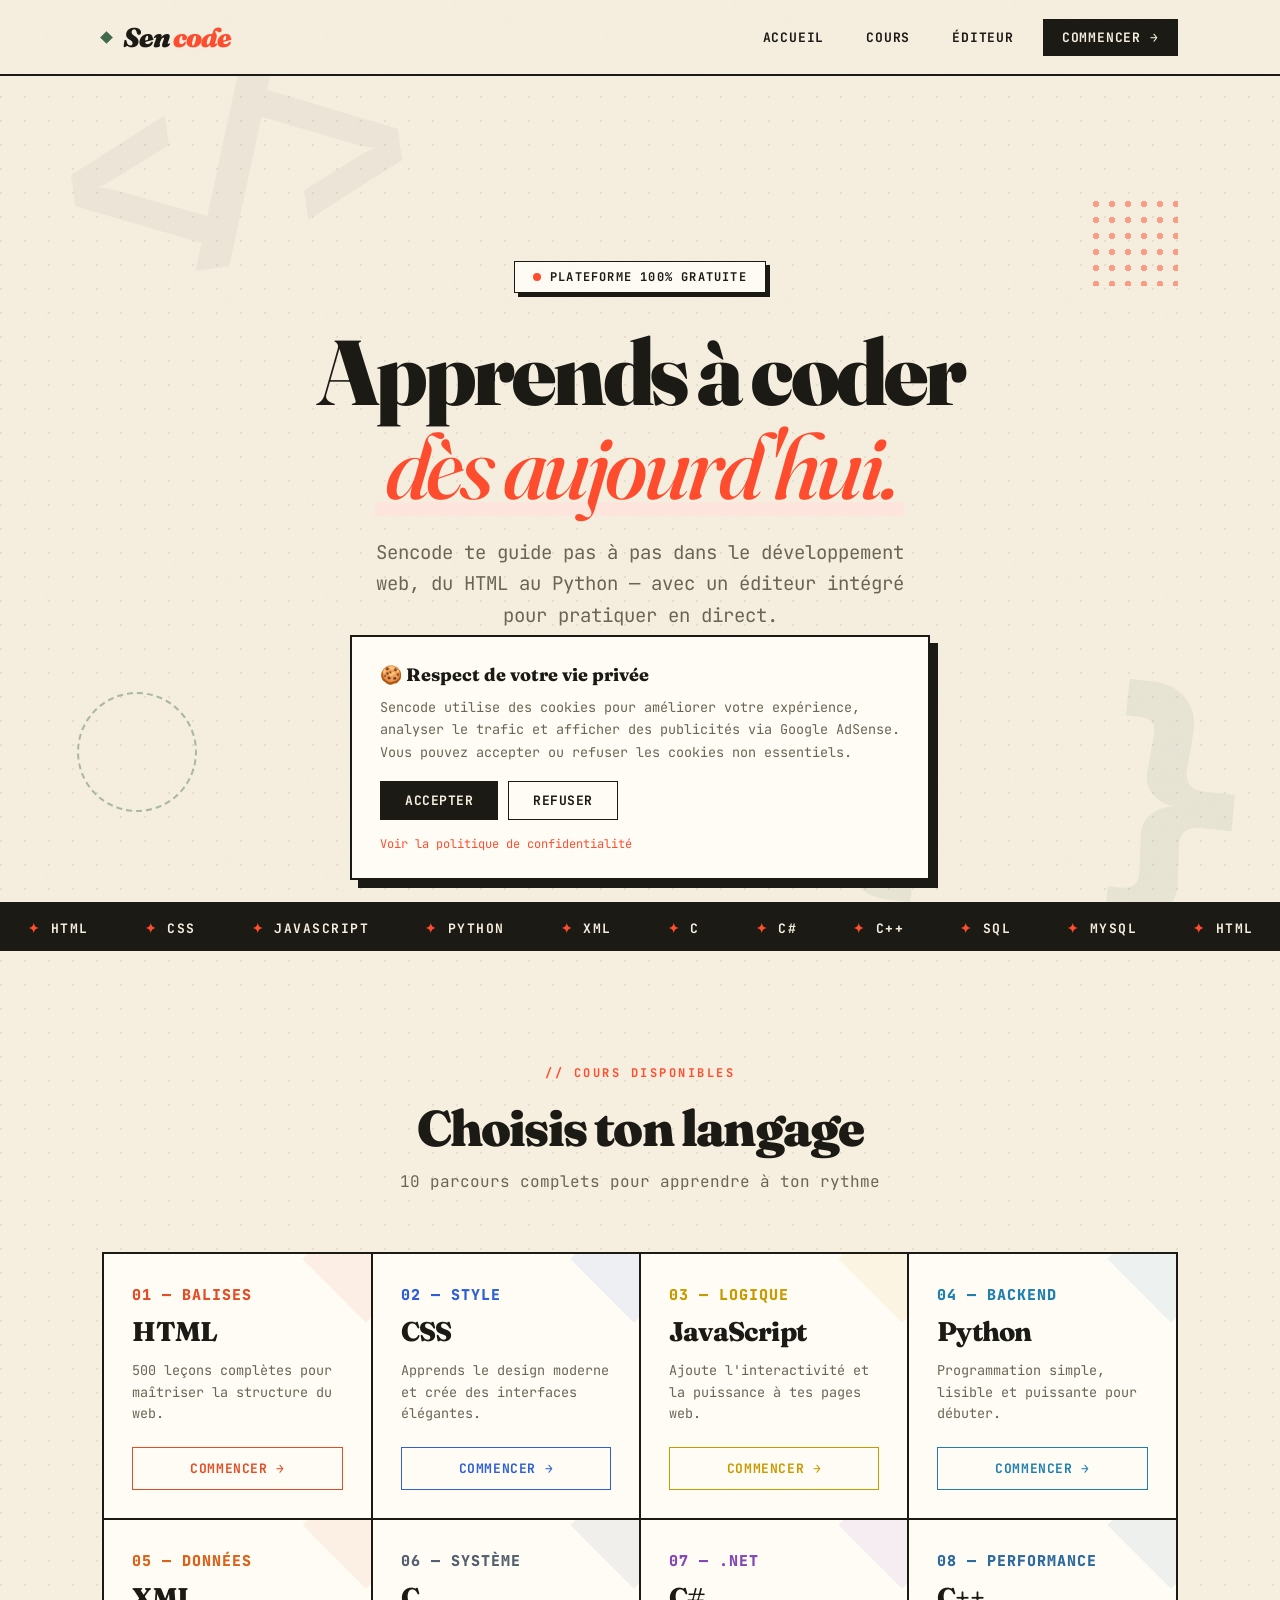
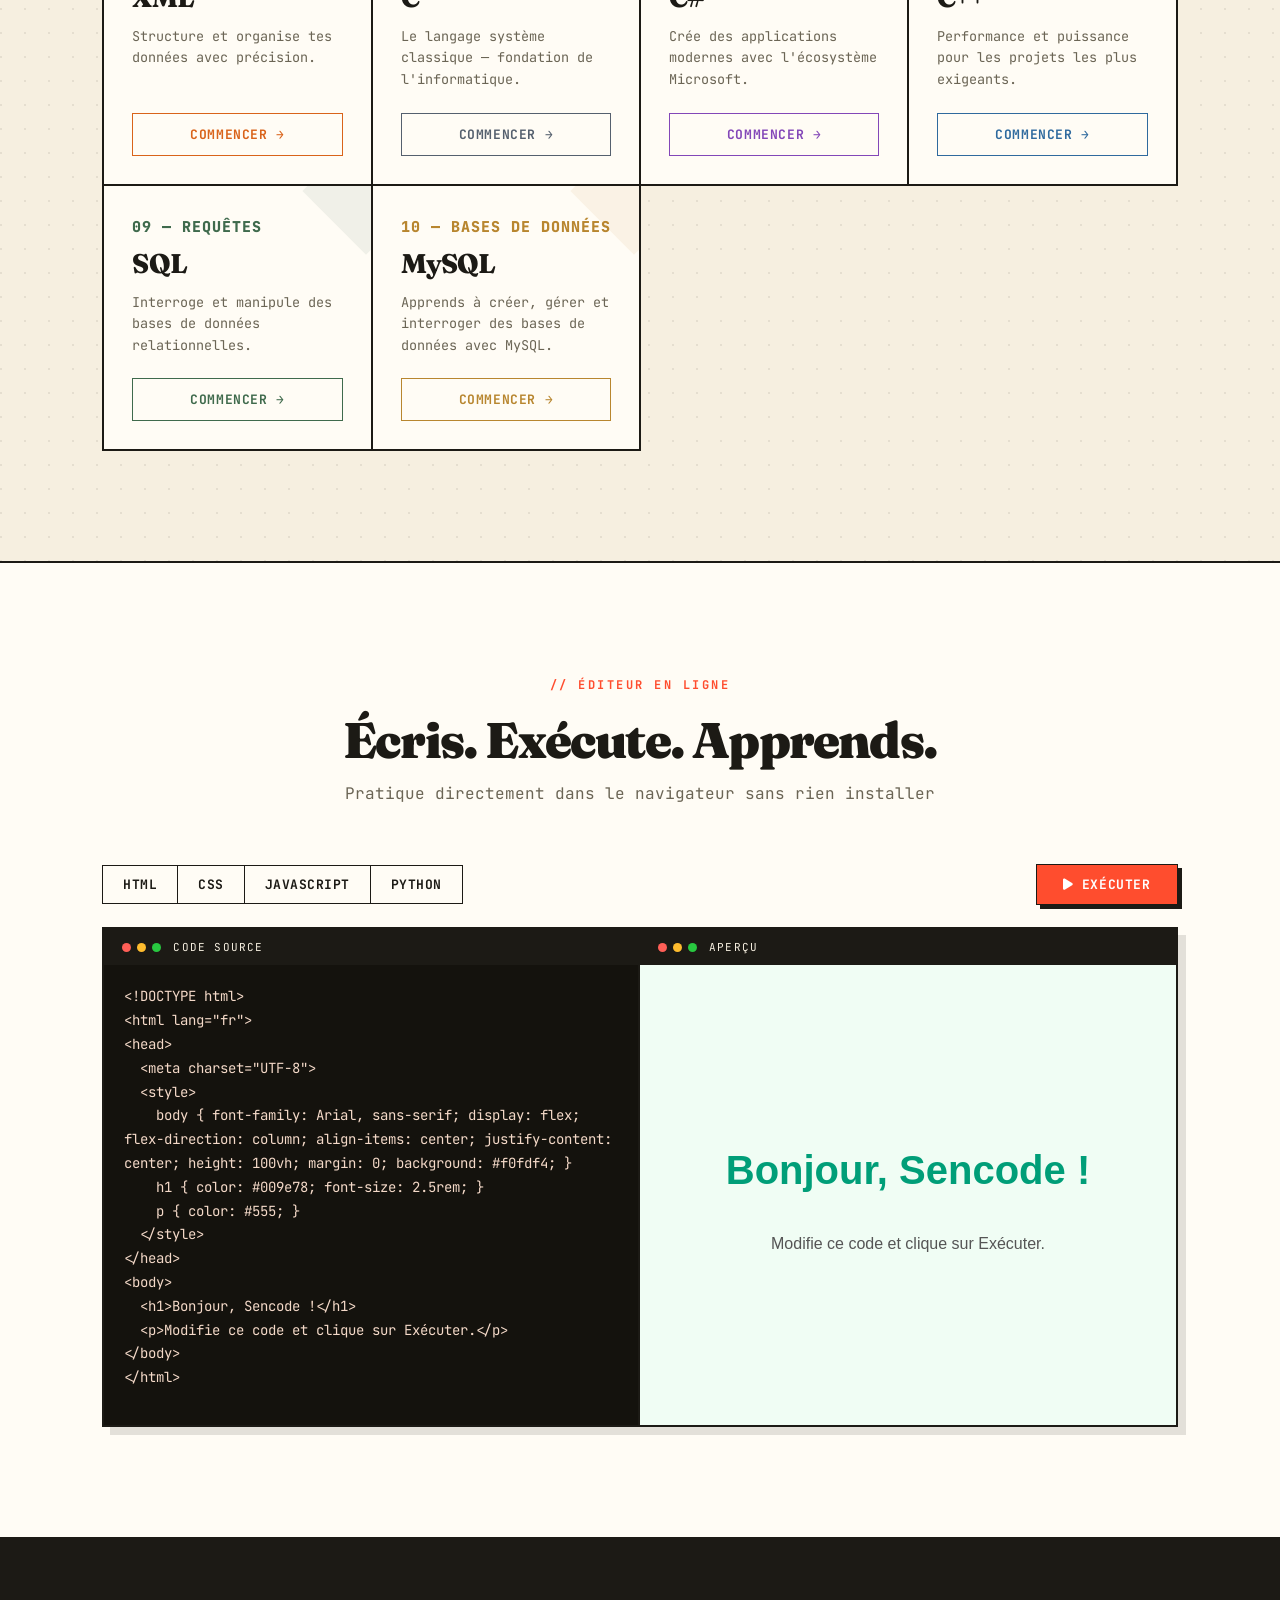
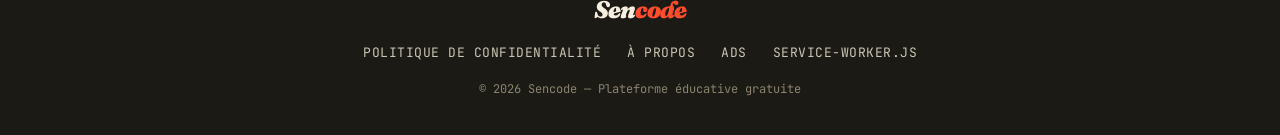
==== index.html @ 1c9d3303 "Update index.html" ====
<!DOCTYPE html>
<html lang="fr">
<head>
<meta charset="UTF-8">
<meta name="viewport" content="width=device-width, initial-scale=1.0">
<title>Sencode — Apprends à coder</title>
<script type="text/javascript"> var infolinks_pid = 3446278; var infolinks_wsid = 0; </script> <script type="text/javascript" src="//resources.infolinks.com/js/infolinks_main.js"></script>
<link rel="preconnect" href="https://fonts.googleapis.com">
<link rel="preconnect" href="https://fonts.gstatic.com" crossorigin>
<link href="https://fonts.googleapis.com/css2?family=Fraunces:ital,opsz,wght@0,9..144,400;0,9..144,500;0,9..144,600;0,9..144,700;0,9..144,900;1,9..144,500;1,9..144,600&family=JetBrains+Mono:wght@400;500;600;700;800&display=swap" rel="stylesheet">
<link rel="stylesheet" href="https://cdnjs.cloudflare.com/ajax/libs/font-awesome/6.5.2/css/all.min.css">
<script data-cfasync="false" src="https://cmp.gatekeeperconsent.com/min.js"></script>
<script data-cfasync="false" src="https://the.gatekeeperconsent.com/cmp.min.js"></script>
<script async src="//www.ezojs.com/ezoic/sa.min.js"></script>
<script>
    window.ezstandalone = window.ezstandalone || {};
    ezstandalone.cmd = ezstandalone.cmd || [];
</script>
<script src="//ezoicanalytics.com/analytics.js"></script>

<script async src="https://pagead2.googlesyndication.com/pagead/js/adsbygoogle.js?client=ca-pub-7220960902615393" crossorigin="anonymous"></script>

<style>
:root {
  --paper: #f6efe0;
  --paper-raised: #fffcf5;
  --ink: #1c1a15;
  --ink-soft: #6b6555;
  --accent: #ff4d2e;
  --accent-dark: #d63a1f;
  --accent-tint: #ffe6de;
  --sage: #3f6a4c;
  --sage-tint: #e2ece2;
  --gold: #c99a00;
  --line: #1c1a15;
  --hair: rgba(28,26,21,0.12);
  --font-display: 'Fraunces', serif;
  --font-mono: 'JetBrains Mono', monospace;
}

*, *::before, *::after {
  margin: 0;
  padding: 0;
  box-sizing: border-box;
}

html { scroll-behavior: smooth; }

body {
  background: var(--paper);
  background-image:
    radial-gradient(circle at 1px 1px, rgba(28,26,21,0.08) 1px, transparent 0);
  background-size: 24px 24px;
  color: var(--ink);
  font-family: var(--font-display);
  overflow-x: hidden;
  position: relative;
}

/* grain overlay for texture/depth */
body::before {
  content: '';
  position: fixed;
  inset: 0;
  z-index: 9998;
  pointer-events: none;
  opacity: 0.045;
  mix-blend-mode: multiply;
  background-image: url("data:image/svg+xml,%3Csvg xmlns='http://www.w3.org/2000/svg' width='140' height='140'%3E%3Cfilter id='n'%3E%3CfeTurbulence type='fractalNoise' baseFrequency='0.9' numOctaves='2' stitchTiles='stitch'/%3E%3C/filter%3E%3Crect width='100%25' height='100%25' filter='url(%23n)'/%3E%3C/svg%3E");
}

::-webkit-scrollbar { width: 9px; }
::-webkit-scrollbar-track { background: var(--paper); }
::-webkit-scrollbar-thumb { background: var(--ink); border-radius: 0; border: 2px solid var(--paper); }

::selection { background: var(--ink); color: var(--paper); }

/* ── HEADER ── */
header {
  background: var(--paper);
  padding: 0 8%;
  height: 76px;
  display: flex;
  justify-content: space-between;
  align-items: center;
  position: sticky;
  top: 0;
  z-index: 1000;
  border-bottom: 2.5px solid var(--line);
}

.logo {
  font-size: 27px;
  font-weight: 900;
  color: var(--ink);
  letter-spacing: -1px;
  font-family: var(--font-display);
  font-style: italic;
  display: flex;
  align-items: center;
  gap: 3px;
}
.logo span { color: var(--accent); }
.logo::before{
  content:'';
  width:9px; height:9px;
  background: var(--sage);
  display:inline-block;
  margin-right:9px;
  transform: rotate(45deg);
}

nav { display: flex; gap: 4px; align-items: center; }

nav a {
  color: var(--ink);
  text-decoration: none;
  font-size: 13px;
  font-weight: 700;
  font-family: var(--font-mono);
  text-transform: uppercase;
  letter-spacing: 0.8px;
  padding: 9px 18px;
  border: 1.5px solid transparent;
  transition: border-color 0.2s, background 0.2s, transform 0.15s;
  position: relative;
}
nav a:hover {
  border-color: var(--line);
  background: var(--paper-raised);
  transform: translateY(-1px);
}

.nav-cta {
  background: var(--ink) !important;
  color: var(--paper) !important;
  margin-left: 6px;
}
.nav-cta:hover { background: var(--accent) !important; border-color: var(--line) !important; }

/* ── HERO ── */
.hero {
  min-height: 92vh;
  display: flex;
  flex-direction: column;
  justify-content: center;
  align-items: center;
  text-align: center;
  padding: 70px 8% 0;
  position: relative;
  overflow: hidden;
  border-bottom: 2.5px solid var(--line);
}

.hero-bg { position: absolute; inset: 0; pointer-events: none; }
.hero-bg::before {
  content: '</>';
  position: absolute;
  top: -60px; left: 3%;
  font-family: var(--font-mono);
  font-size: 220px;
  font-weight: 800;
  color: var(--ink);
  opacity: 0.035;
  transform: rotate(-8deg);
}
.hero-bg::after {
  content: '{ }';
  position: absolute;
  bottom: -60px; right: 2%;
  font-family: var(--font-mono);
  font-size: 260px;
  font-weight: 800;
  color: var(--sage);
  opacity: 0.07;
  transform: rotate(6deg);
}
.hero-dots{
  position:absolute;
  top: 120px; right: 8%;
  width: 90px; height: 90px;
  background-image: radial-gradient(var(--accent) 3px, transparent 3px);
  background-size: 16px 16px;
  opacity: 0.5;
  animation: floaty 6s ease-in-out infinite;
}
.hero-ring{
  position:absolute;
  bottom: 90px; left: 6%;
  width: 120px; height: 120px;
  border: 2.5px dashed var(--sage);
  border-radius: 50%;
  opacity: 0.4;
  animation: spin 30s linear infinite;
}
@keyframes floaty { 0%,100%{transform: translateY(0)} 50%{transform: translateY(-14px)} }
@keyframes spin { from{transform:rotate(0)} to{transform:rotate(360deg)} }

.hero-badge {
  display: inline-flex;
  align-items: center;
  gap: 9px;
  background: var(--paper-raised);
  border: 1.5px solid var(--line);
  padding: 7px 18px;
  font-size: 12px;
  color: var(--ink);
  font-family: var(--font-mono);
  font-weight: 700;
  text-transform: uppercase;
  letter-spacing: 1.2px;
  margin-bottom: 32px;
  animation: fadeSlideDown 0.6s ease both;
  box-shadow: 4px 4px 0 var(--ink);
}
.hero-badge::before {
  content: '';
  width: 8px; height: 8px;
  border-radius: 50%;
  background: var(--accent);
  animation: pulse 2s infinite;
}
@keyframes pulse { 0%,100%{opacity:1} 50%{opacity:0.35} }

.hero h1 {
  font-size: clamp(46px, 7.4vw, 92px);
  font-weight: 900;
  line-height: 1.02;
  letter-spacing: -3.5px;
  margin-bottom: 24px;
  animation: fadeSlideDown 0.7s 0.1s ease both;
  position: relative;
}
.hero h1 em {
  font-style: italic;
  font-weight: 500;
  color: var(--accent);
  position: relative;
  white-space: nowrap;
}
.hero h1 em::after{
  content:'';
  position:absolute;
  left:-2%; right:-2%; bottom:6px;
  height: 14px;
  background: var(--accent-tint);
  z-index:-1;
  transform: skewX(-8deg);
}

.hero p.lead {
  font-size: clamp(16px, 2.1vw, 19px);
  color: var(--ink-soft);
  max-width: 540px;
  line-height: 1.65;
  margin-bottom: 40px;
  font-weight: 400;
  font-family: var(--font-mono);
  animation: fadeSlideDown 0.7s 0.2s ease both;
}

@keyframes fadeSlideDown {
  from { opacity: 0; transform: translateY(-16px); }
  to   { opacity: 1; transform: translateY(0); }
}

/* ── SEARCH ── */
.search-box {
  display: flex;
  width: 100%;
  max-width: 560px;
  background: var(--paper-raised);
  border: 2px solid var(--line);
  overflow: hidden;
  transition: box-shadow 0.2s, transform 0.2s;
  animation: fadeSlideDown 0.7s 0.3s ease both;
  box-shadow: 6px 6px 0 var(--ink);
  margin-bottom: 56px;
}
.search-box:focus-within {
  transform: translate(-2px,-2px);
  box-shadow: 8px 8px 0 var(--accent);
}
.search-box input {
  flex: 1;
  padding: 18px 22px;
  border: none;
  outline: none;
  font-size: 15px;
  background: transparent;
  color: var(--ink);
  font-family: var(--font-mono);
}
.search-box input::placeholder { color: var(--ink-soft); }
.search-box button {
  width: 62px;
  background: var(--ink);
  color: var(--paper);
  border: none;
  cursor: pointer;
  font-size: 17px;
  transition: background 0.2s;
  display: flex;
  align-items: center;
  justify-content: center;
}
.search-box button:hover { background: var(--accent); }

/* ── marquee strip ── */
.marquee {
  width: 100%;
  border-top: 2.5px solid var(--line);
  background: var(--ink);
  overflow: hidden;
  white-space: nowrap;
  position: relative;
}
.marquee-track {
  display: inline-flex;
  animation: scroll 26s linear infinite;
}
.marquee-track span {
  font-family: var(--font-mono);
  font-size: 13px;
  font-weight: 700;
  letter-spacing: 1.5px;
  text-transform: uppercase;
  color: var(--paper);
  padding: 14px 28px;
  display: inline-flex;
  align-items: center;
  gap: 10px;
}
.marquee-track span::before { content: '✦'; color: var(--accent); }
@keyframes scroll {
  from { transform: translateX(0); }
  to { transform: translateX(-50%); }
}

/* ── SECTION TITLE ── */
.section-title {
  text-align: center;
  margin-bottom: 60px;
}
.section-title h2 {
  font-size: clamp(32px, 4vw, 50px);
  font-weight: 900;
  letter-spacing: -1.8px;
  margin-bottom: 12px;
}
.section-title p {
  color: var(--ink-soft);
  font-size: 16px;
  font-family: var(--font-mono);
}
.section-label {
  display: inline-block;
  font-family: var(--font-mono);
  font-size: 12px;
  color: var(--accent);
  letter-spacing: 2.5px;
  text-transform: uppercase;
  font-weight: 700;
  margin-bottom: 16px;
}

/* ── LANGUAGES / CARDS ── */
.languages {
  padding: 110px 8%;
  border-bottom: 2.5px solid var(--line);
}

.cards-grid {
  display: grid;
  grid-template-columns: repeat(auto-fit, minmax(260px, 1fr));
  gap: 0;
  border-top: 2px solid var(--line);
  border-left: 2px solid var(--line);
}

.card {
  background: var(--paper-raised);
  border-right: 2px solid var(--line);
  border-bottom: 2px solid var(--line);
  padding: 34px 28px 28px;
  display: flex;
  flex-direction: column;
  gap: 12px;
  transition: background 0.2s, transform 0.15s;
  position: relative;
  overflow: hidden;
}
.card::after{
  content:'';
  position:absolute;
  top:-40px; right:-40px;
  width: 90px; height: 90px;
  background: var(--card-accent);
  opacity: 0.08;
  transform: rotate(45deg);
  transition: opacity 0.2s, transform 0.3s;
}
.card:hover::after{ opacity: 0.16; transform: rotate(45deg) scale(1.6); }
.card:hover {
  background: var(--card-accent);
  transform: translateY(-3px);
  z-index: 2;
  box-shadow: 0 10px 0 -4px rgba(0,0,0,0.08);
}
.card:hover h2, .card:hover p, .card:hover .card-icon { color: #fff; }
.card:hover button { border-color: #fff; color: #fff; }
.card:hover button:hover { background: #fff; color: var(--ink); }

.card-icon {
  font-size: 15px;
  font-weight: 800;
  font-family: var(--font-mono);
  color: var(--card-accent);
  line-height: 1;
  letter-spacing: 1px;
  text-transform: uppercase;
  position: relative;
}

.card h2 {
  font-size: 27px;
  font-weight: 800;
  letter-spacing: -0.8px;
  transition: color 0.2s;
  position: relative;
}

.card p {
  font-size: 13.5px;
  color: var(--ink-soft);
  line-height: 1.6;
  flex: 1;
  font-family: var(--font-mono);
  transition: color 0.2s;
  position: relative;
}

.card a { text-decoration: none; margin-top: 10px; position: relative; }

.card button {
  width: 100%;
  padding: 12px;
  border: 1.5px solid var(--card-accent);
  border-radius: 0;
  background: transparent;
  color: var(--card-accent);
  font-weight: 700;
  font-size: 13px;
  font-family: var(--font-mono);
  text-transform: uppercase;
  letter-spacing: 0.6px;
  cursor: pointer;
  transition: background 0.2s, color 0.2s, border-color 0.2s;
}
.card button:hover {
  background: var(--card-accent);
  color: #fff;
}

.html { --card-accent: #e44d26; }
.css  { --card-accent: #2f5fd6; }
.js   { --card-accent: #c99a00; }
.python { --card-accent: #1f7fae; }
.xml  { --card-accent: #d9631a; }
.c    { --card-accent: #55606e; }
.csharp { --card-accent: #8347b8; }
.cpp  { --card-accent: #2f6a9e; }
.sql  { --card-accent: #3f6a4c; }
.mysql { --card-accent: #b8862f; }

/* ── EDITOR SECTION ── */
.editor-section {
  padding: 110px 8%;
  background: var(--paper-raised);
  border-bottom: 2.5px solid var(--line);
}

.editor-toolbar {
  display: flex;
  align-items: center;
  justify-content: space-between;
  margin-bottom: 22px;
  flex-wrap: wrap;
  gap: 12px;
}

.lang-tabs {
  display: flex;
  gap: 0;
  flex-wrap: wrap;
  border: 1.5px solid var(--line);
}

.lang-tab {
  padding: 10px 20px;
  border: none;
  border-right: 1.5px solid var(--line);
  background: var(--paper-raised);
  color: var(--ink);
  font-size: 13px;
  font-weight: 700;
  font-family: var(--font-mono);
  text-transform: uppercase;
  letter-spacing: 0.5px;
  cursor: pointer;
  transition: 0.15s;
}
.lang-tab:last-child { border-right: none; }
.lang-tab:hover { background: var(--sage-tint); }
.lang-tab.active {
  background: var(--ink);
  color: var(--paper);
}

.run-btn {
  display: flex;
  align-items: center;
  gap: 8px;
  padding: 11px 26px;
  background: var(--accent);
  border: 1.5px solid var(--line);
  color: #fff;
  font-weight: 700;
  font-size: 13px;
  font-family: var(--font-mono);
  text-transform: uppercase;
  letter-spacing: 0.6px;
  cursor: pointer;
  transition: background 0.2s, transform 0.15s;
  box-shadow: 4px 4px 0 var(--ink);
}
.run-btn:hover { background: var(--accent-dark); transform: translate(-2px,-2px); box-shadow: 6px 6px 0 var(--ink); }
.run-btn:active { transform: translate(0,0); box-shadow: 2px 2px 0 var(--ink); }

.editor-container {
  display: grid;
  grid-template-columns: 1fr 1fr;
  gap: 0;
  border: 2px solid var(--line);
  box-shadow: 8px 8px 0 var(--hair);
}

.editor-pane { overflow: hidden; }
.editor-pane:first-child { border-right: 2px solid var(--line); }

.editor-pane-header {
  background: var(--ink);
  padding: 11px 18px;
  font-size: 11px;
  font-family: var(--font-mono);
  color: var(--paper);
  text-transform: uppercase;
  letter-spacing: 1.2px;
  display: flex;
  align-items: center;
  gap: 8px;
}
.editor-pane-header .dots{ display:flex; gap:6px; margin-right: 4px; }
.editor-pane-header .dots span{ width:9px; height:9px; border-radius:50%; display:inline-block; }
.editor-pane-header .dots span:nth-child(1){ background:#ff5f57; }
.editor-pane-header .dots span:nth-child(2){ background:#febc2e; }
.editor-pane-header .dots span:nth-child(3){ background:#28c840; }

textarea {
  width: 100%;
  height: 460px;
  background: #14120d;
  color: #f4d9c8;
  padding: 20px;
  border: none;
  font-family: var(--font-mono);
  font-size: 14px;
  resize: none;
  outline: none;
  line-height: 1.7;
  display: block;
}

iframe {
  width: 100%;
  height: 460px;
  background: white;
  border: none;
  display: block;
}

/* ── FOOTER ── */
footer {
  background: var(--ink);
  color: var(--paper);
  padding: 56px 8% 38px;
  display: flex;
  flex-direction: column;
  align-items: center;
  gap: 20px;
  text-align: center;
}

.footer-logo {
  font-size: 24px;
  font-weight: 900;
  color: var(--paper);
  font-family: var(--font-display);
  font-style: italic;
  letter-spacing: -1px;
}
.footer-logo span{ color: var(--accent); }

.footer-links {
  display: flex;
  gap: 26px;
  flex-wrap: wrap;
  justify-content: center;
}

.footer-links a {
  color: #c9c4b4;
  text-decoration: none;
  font-size: 13px;
  font-family: var(--font-mono);
  text-transform: uppercase;
  letter-spacing: 0.5px;
  transition: color 0.2s;
}
.footer-links a:hover { color: var(--accent); }

.footer-copy {
  font-size: 12px;
  color: #8a8470;
  font-family: var(--font-mono);
}

/* ── COOKIE BANNER ── */
.cookie-banner {
  position: fixed;
  bottom: 20px;
  left: 20px;
  right: 20px;
  background: var(--paper-raised);
  border: 2px solid var(--line);
  color: var(--ink);
  padding: 26px 28px;
  border-radius: 0;
  box-shadow: 8px 8px 0 var(--ink);
  z-index: 99999;
  display: none;
  max-width: 580px;
  margin: 0 auto;
  font-family: var(--font-display);
}
.cookie-content h3 {
  margin-bottom: 10px;
  color: var(--ink);
  font-size: 18px;
  font-weight: 800;
}
.cookie-content p {
  line-height: 1.65;
  margin-bottom: 18px;
  color: var(--ink-soft);
  font-size: 13.5px;
  font-family: var(--font-mono);
}
.cookie-buttons {
  display: flex;
  gap: 10px;
  margin-bottom: 12px;
}
.cookie-buttons button {
  padding: 10px 24px;
  border: 1.5px solid var(--line);
  border-radius: 0;
  cursor: pointer;
  font-weight: 700;
  font-size: 13px;
  font-family: var(--font-mono);
  text-transform: uppercase;
  letter-spacing: 0.5px;
  transition: 0.2s;
}
#accept-cookies { background: var(--ink); color: var(--paper); }
#accept-cookies:hover { background: var(--accent); border-color: var(--accent); }
.reject { background: transparent; color: var(--ink); }
.reject:hover { background: var(--sage-tint); }
.cookie-content a { color: var(--accent); text-decoration: none; font-size: 12px; font-family: var(--font-mono); }
.cookie-content a:hover { text-decoration: underline; }

/* ── ANIMATIONS ── */
.card {
  opacity: 0;
  animation: cardIn 0.5s ease forwards;
}
.card:nth-child(1){animation-delay:0.05s}
.card:nth-child(2){animation-delay:0.1s}
.card:nth-child(3){animation-delay:0.15s}
.card:nth-child(4){animation-delay:0.2s}
.card:nth-child(5){animation-delay:0.25s}
.card:nth-child(6){animation-delay:0.3s}
.card:nth-child(7){animation-delay:0.35s}
.card:nth-child(8){animation-delay:0.4s}
.card:nth-child(9){animation-delay:0.45s}
.card:nth-child(10){animation-delay:0.5s}
@keyframes cardIn {
  from { opacity: 0; transform: translateY(20px); }
  to   { opacity: 1; transform: translateY(0); }
}

/* ── RESPONSIVE ── */
@media(max-width:900px){
  header { padding: 0 5%; }
  nav { display: none; }
  .hero { padding: 60px 5% 0; }
  .languages { padding: 60px 5%; }
  .editor-section { padding: 60px 5%; }
  .editor-container { grid-template-columns: 1fr; }
  .editor-pane:first-child { border-right: none; border-bottom: 2px solid var(--line); }
  footer { padding: 40px 5%; }
  .hero-dots, .hero-ring{ display:none; }
}

@media(max-width:480px){
  .cards-grid { grid-template-columns: 1fr; }
}
</style>
</head>
<body>

<header>
  <div class="logo">Sen<span>code</span></div>
  <nav>
    <a href="#home">Accueil</a>
    <a href="#courses">Cours</a>
    <a href="#editor">Éditeur</a>
    <a href="#courses" class="nav-cta">Commencer →</a>
  </nav>
</header>

<!-- ── HERO ── -->
<section class="hero" id="home">
  <div class="hero-bg"></div>
  <div class="hero-dots"></div>
  <div class="hero-ring"></div>

  <div class="hero-badge">Plateforme 100% gratuite</div>

  <h1>Apprends à coder<br><em>dès aujourd'hui.</em></h1>

  <p class="lead">Sencode te guide pas à pas dans le développement web, du HTML au Python — avec un éditeur intégré pour pratiquer en direct.</p>

  <div class="search-box">
    <input type="text" placeholder="Rechercher un cours..." id="searchInput">
    <button aria-label="Rechercher"><i class="fa fa-search"></i></button>
  </div>
</section>

<div class="marquee">
  <div class="marquee-track">
    <span>HTML</span><span>CSS</span><span>JavaScript</span><span>Python</span><span>XML</span><span>C</span><span>C#</span><span>C++</span><span>SQL</span><span>MySQL</span>
    <span>HTML</span><span>CSS</span><span>JavaScript</span><span>Python</span><span>XML</span><span>C</span><span>C#</span><span>C++</span><span>SQL</span><span>MySQL</span>
  </div>
</div>

<!-- ── COOKIE BANNER ── -->
<div id="cookie-banner" class="cookie-banner">
  <div class="cookie-content">
    <h3>🍪 Respect de votre vie privée</h3>
    <p>Sencode utilise des cookies pour améliorer votre expérience, analyser le trafic et afficher des publicités via Google AdSense. Vous pouvez accepter ou refuser les cookies non essentiels.</p>
    <div class="cookie-buttons">
      <button id="accept-cookies">Accepter</button>
      <button id="reject-cookies" class="reject">Refuser</button>
    </div>
    <a href="/politique-confidentialite.html">Voir la politique de confidentialité</a>
  </div>
</div>

<!-- ── COURSES ── -->
<section class="languages" id="courses">
  <div class="section-title">
    <span class="section-label">// cours disponibles</span>
    <h2>Choisis ton langage</h2>
    <p>10 parcours complets pour apprendre à ton rythme</p>
  </div>

  <div class="cards-grid">

    <div class="card html">
      <div class="card-icon">01 — Balises</div>
      <h2>HTML</h2>
      <p>500 leçons complètes pour maîtriser la structure du web.</p>
      <a href="cour.html"><button>Commencer →</button></a>
    </div>

    <div class="card css">
      <div class="card-icon">02 — Style</div>
      <h2>CSS</h2>
      <p>Apprends le design moderne et crée des interfaces élégantes.</p>
      <a href="css.html"><button>Commencer →</button></a>
    </div>

    <div class="card js">
      <div class="card-icon">03 — Logique</div>
      <h2>JavaScript</h2>
      <p>Ajoute l'interactivité et la puissance à tes pages web.</p>
      <a href="Javascript.html"><button>Commencer →</button></a>
    </div>

    <div class="card python">
      <div class="card-icon">04 — Backend</div>
      <h2>Python</h2>
      <p>Programmation simple, lisible et puissante pour débuter.</p>
      <a href="python.html"><button>Commencer →</button></a>
    </div>

    <div class="card xml">
      <div class="card-icon">05 — Données</div>
      <h2>XML</h2>
      <p>Structure et organise tes données avec précision.</p>
      <a href="xml.html"><button>Commencer →</button></a>
    </div>

    <div class="card c">
      <div class="card-icon">06 — Système</div>
      <h2>C</h2>
      <p>Le langage système classique — fondation de l'informatique.</p>
      <a href="c.html"><button>Commencer →</button></a>
    </div>

    <div class="card csharp">
      <div class="card-icon">07 — .NET</div>
      <h2>C#</h2>
      <p>Crée des applications modernes avec l'écosystème Microsoft.</p>
      <a href="csharp.html"><button>Commencer →</button></a>
    </div>

    <div class="card cpp">
      <div class="card-icon">08 — Performance</div>
      <h2>C++</h2>
      <p>Performance et puissance pour les projets les plus exigeants.</p>
      <a href="cpp.html"><button>Commencer →</button></a>
    </div>

    <div class="card sql">
      <div class="card-icon">09 — Requêtes</div>
      <h2>SQL</h2>
      <p>Interroge et manipule des bases de données relationnelles.</p>
      <a href="sql.html"><button>Commencer →</button></a>
    </div>

    <div class="card mysql">
      <div class="card-icon">10 — Bases de données</div>
      <h2>MySQL</h2>
      <p>Apprends à créer, gérer et interroger des bases de données avec MySQL.</p>
      <a href="mysql.html"><button>Commencer →</button></a>
    </div>

  </div>
</section>

<!-- ── EDITOR ── -->
<section class="editor-section" id="editor">
  <div class="section-title">
    <span class="section-label">// éditeur en ligne</span>
    <h2>Écris. Exécute. Apprends.</h2>
    <p>Pratique directement dans le navigateur sans rien installer</p>
  </div>

  <div class="editor-toolbar">
    <div class="lang-tabs">
      <button class="lang-tab active" onclick="loadLang('html',this)">HTML</button>
      <button class="lang-tab" onclick="loadLang('css',this)">CSS</button>
      <button class="lang-tab" onclick="loadLang('js',this)">JavaScript</button>
      <button class="lang-tab" onclick="loadLang('python',this)">Python</button>
    </div>
    <button class="run-btn" onclick="runCode()">
      <i class="fa fa-play"></i> Exécuter
    </button>
  </div>

  <div class="editor-container">
    <div class="editor-pane">
      <div class="editor-pane-header"><span class="dots"><span></span><span></span><span></span></span> code source</div>
      <textarea id="codeEditor" spellcheck="false"></textarea>
    </div>
    <div class="editor-pane">
      <div class="editor-pane-header"><span class="dots"><span></span><span></span><span></span></span> aperçu</div>
      <iframe id="preview"></iframe>
    </div>
  </div>
</section>

<!-- ── FOOTER ── -->
<footer>
  <div class="footer-logo">Sen<span>code</span></div>
  <div class="footer-links">
    <a href="privacy.html">Politique de confidentialité</a>
    <a href="about.html">À propos</a>
    <a href="ads.txt">ads</a>
    <a href="service-worker.js">service-worker.js</a>
  </div>
  <div class="footer-copy">© 2026 Sencode — Plateforme éducative gratuite</div>
</footer>

<script>
/* ─ Cookie banner ─ */
const banner = document.getElementById("cookie-banner");
if (!localStorage.getItem("cookieConsent")) banner.style.display = "block";
document.getElementById("accept-cookies").addEventListener("click", () => {
  localStorage.setItem("cookieConsent","accepted");
  banner.style.display = "none";
});
document.getElementById("reject-cookies").addEventListener("click", () => {
  localStorage.setItem("cookieConsent","rejected");
  banner.style.display = "none";
});

/* ─ Editor ─ */
const editor = document.getElementById('codeEditor');
const preview = document.getElementById('preview');

const codes = {
  html:`<!DOCTYPE html>
<html lang="fr">
<head>
  <meta charset="UTF-8">
  <style>
    body { font-family: Arial, sans-serif; display: flex; flex-direction: column; align-items: center; justify-content: center; height: 100vh; margin: 0; background: #f0fdf4; }
    h1 { color: #009e78; font-size: 2.5rem; }
    p { color: #555; }
  </style>
</head>
<body>
  <h1>Bonjour, Sencode !</h1>
  <p>Modifie ce code et clique sur Exécuter.</p>
</body>
</html>`,

  css:`body {
  background: #0a0f1a;
  display: flex;
  align-items: center;
  justify-content: center;
  min-height: 100vh;
  margin: 0;
}

h1 {
  font-family: monospace;
  font-size: 2.5rem;
  color: #00c896;
  text-align: center;
  border: 2px solid #00c896;
  padding: 20px 40px;
  border-radius: 12px;
}`,

  js:`// Bienvenue dans l'éditeur Sencode !
const message = "Apprendre à coder, c'est super.";

document.body.style.cssText = "font-family:monospace;display:flex;flex-direction:column;align-items:center;justify-content:center;height:100vh;margin:0;background:#0a0f1a;color:#00c896";

const h = document.createElement("h1");
h.textContent = "🚀 " + message;
h.style.fontSize = "1.4rem";
h.style.textAlign = "center";
h.style.padding = "20px";
document.body.appendChild(h);`,

  python:`# Python s'exécute côté serveur — voici un exemple
print("Bienvenue sur Sencode !")
print("Python est un langage simple et puissant.")

nombres = [1, 2, 3, 4, 5]
print("Somme :", sum(nombres))
print("Carré :", [n**2 for n in nombres])`
};

function loadLang(lang, btn) {
  editor.value = codes[lang];
  document.querySelectorAll('.lang-tab').forEach(t => t.classList.remove('active'));
  if (btn) btn.classList.add('active');
  if (lang !== 'python' && lang !== 'css') {
    runCode();
  } else if (lang === 'css') {
    preview.srcdoc = `<html><head><style>${codes.css}</style></head><body><h1>CSS Preview</h1></body></html>`;
  } else {
    preview.srcdoc = `<html><body style="font-family:monospace;padding:20px;background:#0a0f1a;color:#a9ffcb;">
      <p>⚠️ Python ne s'exécute pas directement dans le navigateur.</p>
      <p>Installe <strong>Python</strong> sur ton ordinateur ou utilise <a href="https://replit.com" target="_blank" style="color:#00c896">Replit</a>.</p>
      <pre style="margin-top:20px;background:#111;padding:16px;border-radius:8px;color:#a9ffcb;">${codes.python}</pre>
    </body></html>`;
  }
}

function runCode() {
  preview.srcdoc = editor.value;
}

/* ─ Search ─ */
document.querySelector('.search-box button').addEventListener('click', doSearch);
document.getElementById('searchInput').addEventListener('keydown', e => { if(e.key==='Enter') doSearch(); });

function doSearch(){
  const q = document.getElementById('searchInput').value.trim().toLowerCase();
  if(!q) return;
  const map = {html:'cour.html',css:'css.html',javascript:'Javascript.html',js:'Javascript.html',python:'python.html',xml:'xml.html',c:'c.html','c#':'csharp.html','c++':'cpp.html'};
  for(const [k,v] of Object.entries(map)){
    if(q.includes(k)){ window.location.href = v; return; }
  }
  const courses = document.getElementById('courses');
  if(courses) courses.scrollIntoView({behavior:'smooth'});
}

/* ─ Init ─ */
loadLang('html', null);
</script>

</body>
</html>
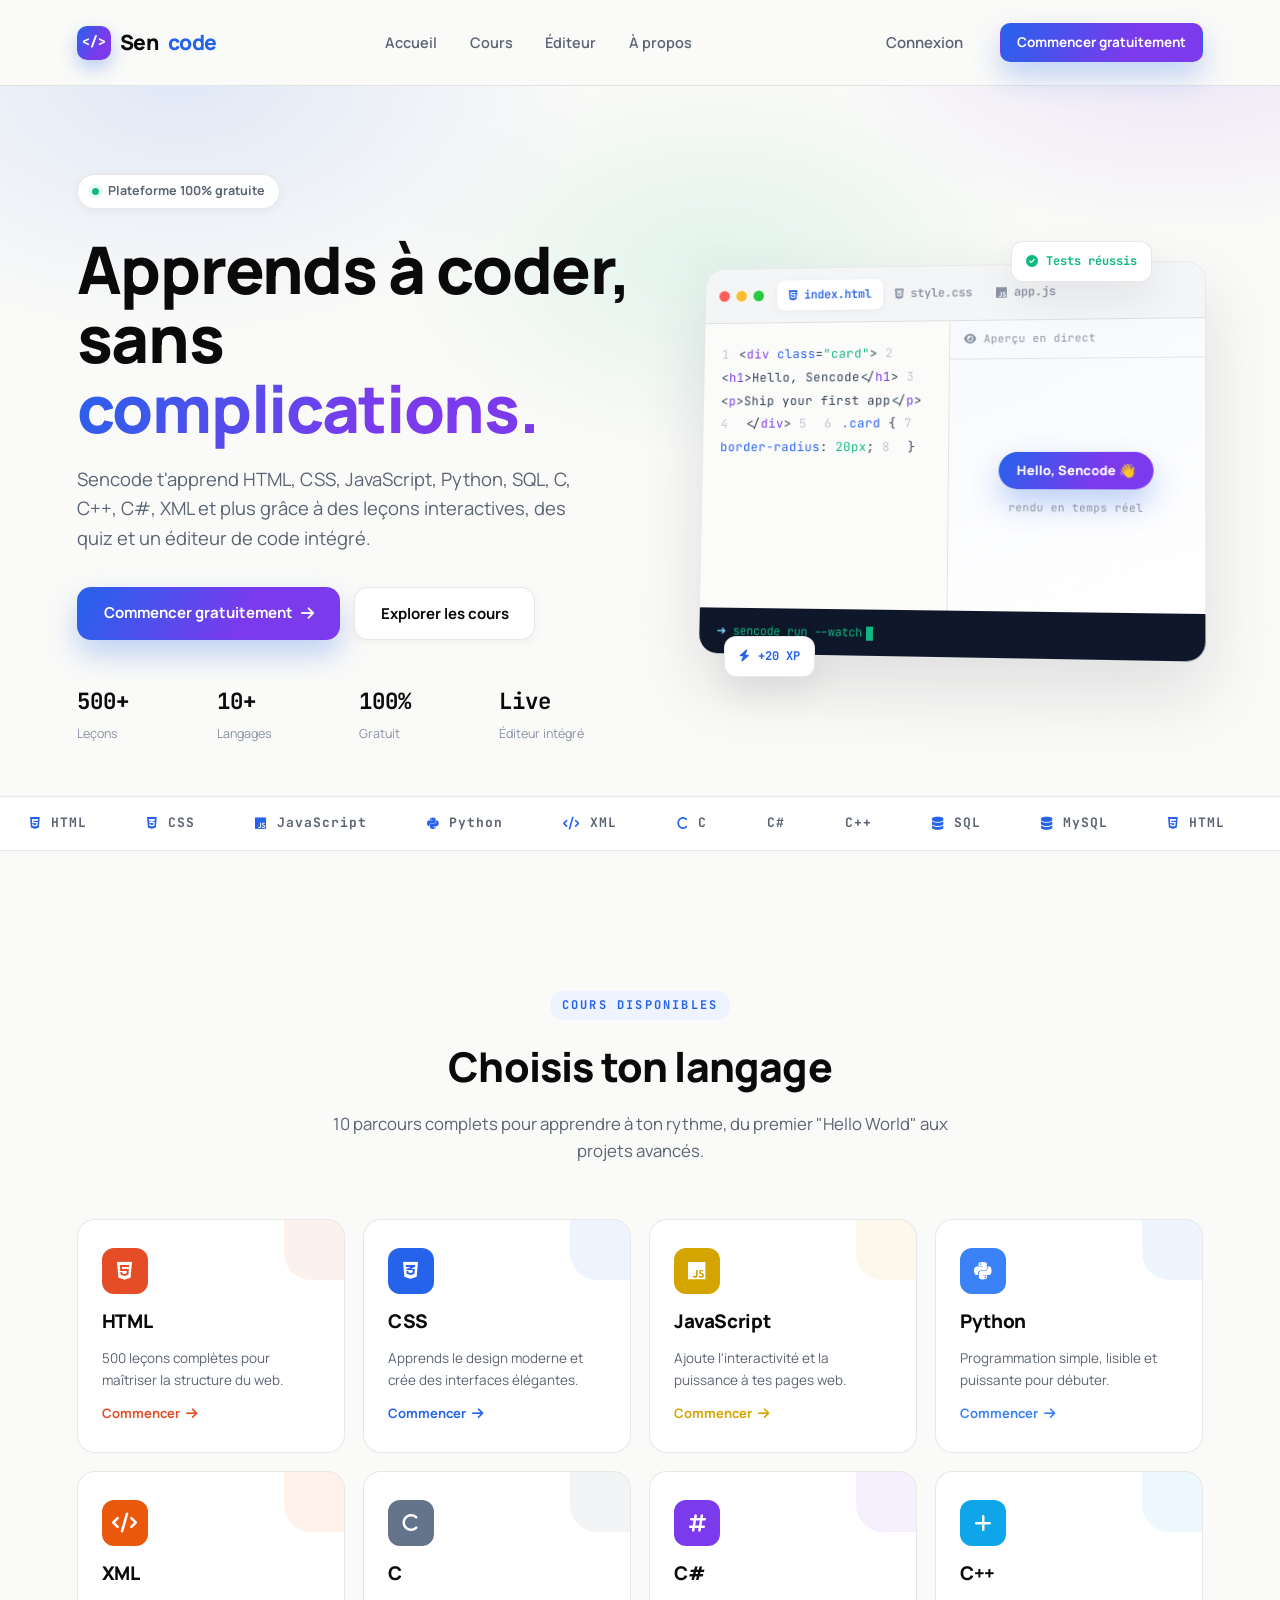
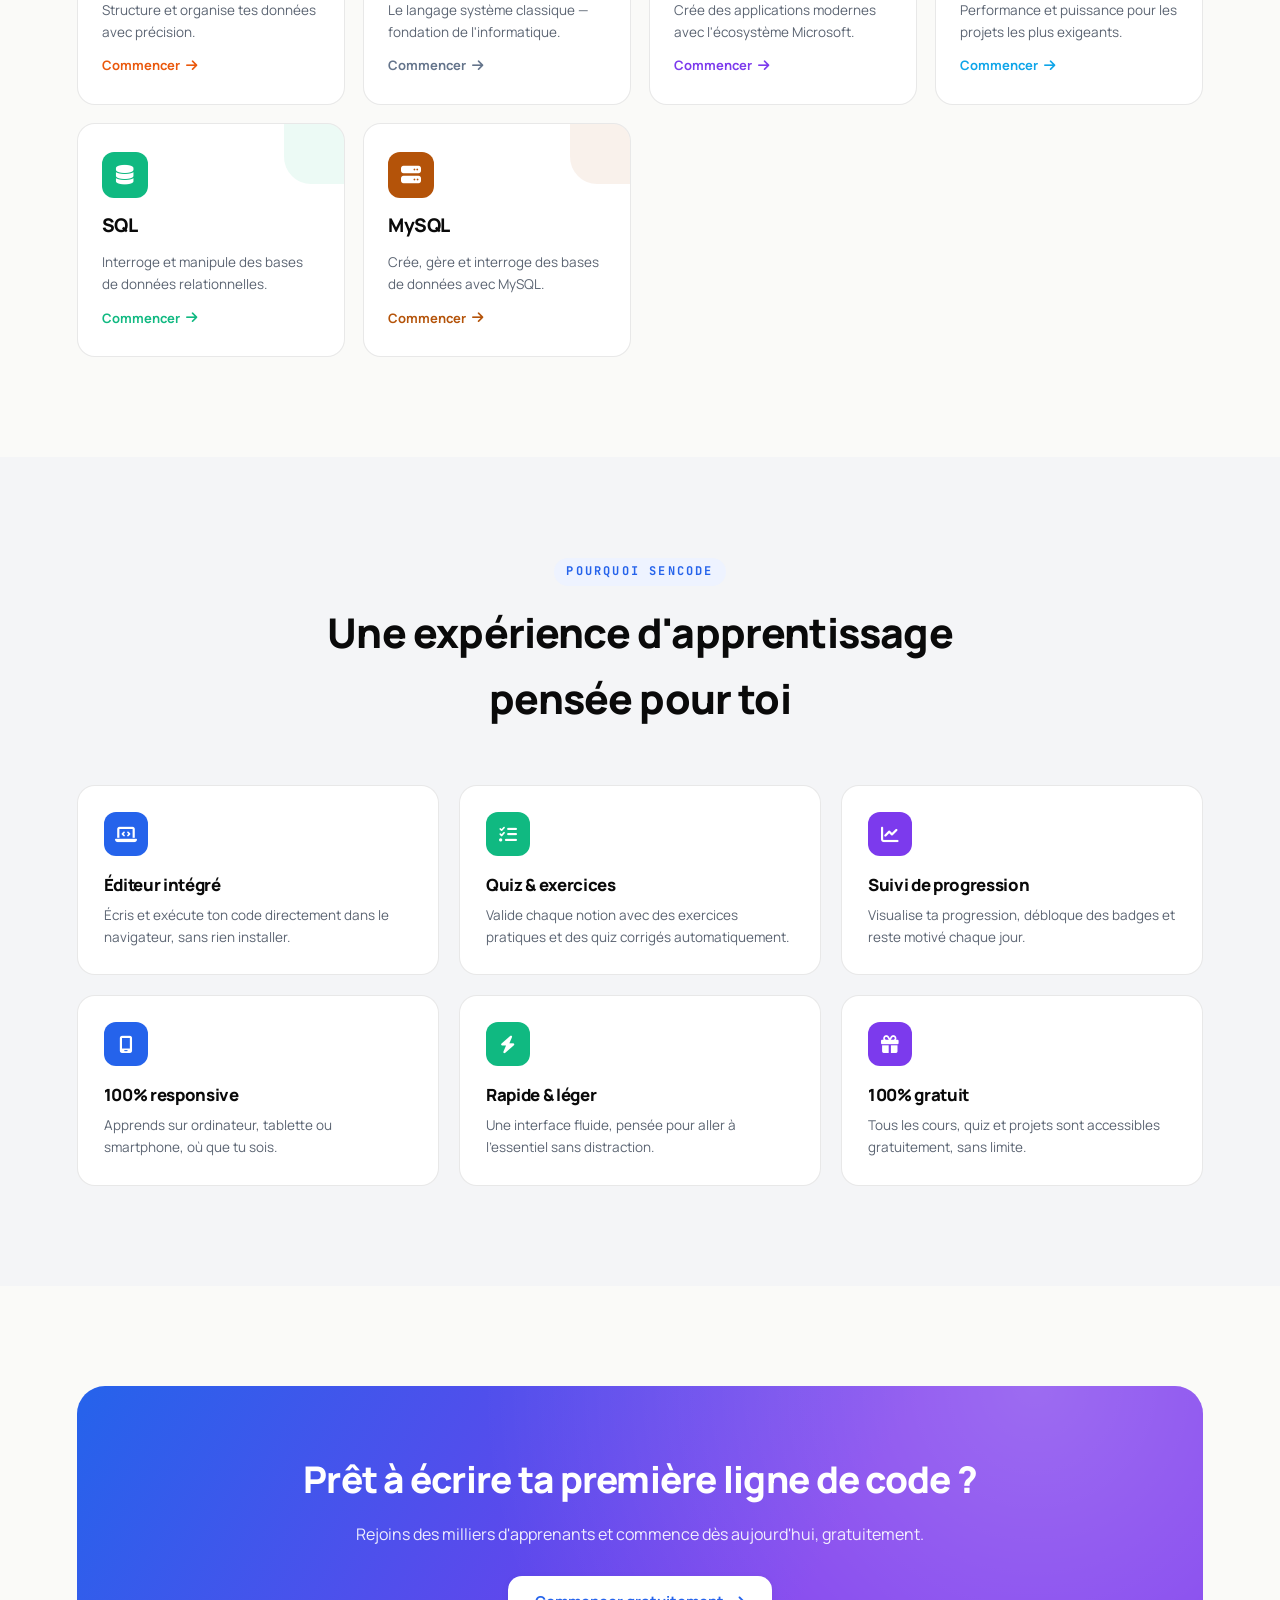
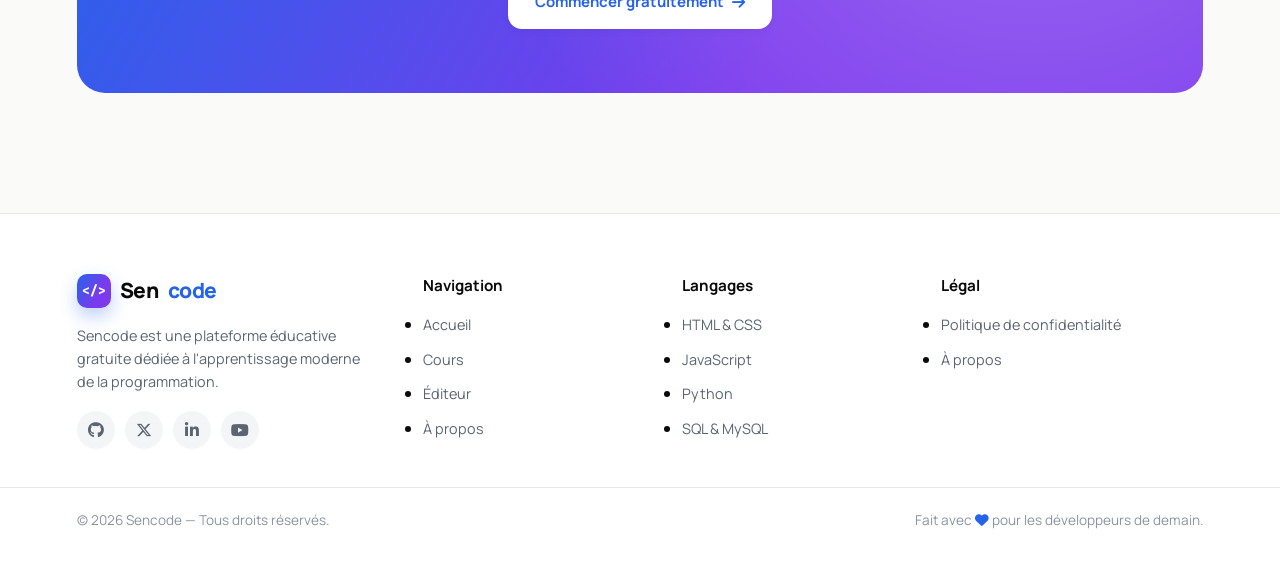
==== commit 764fd11b: "Update index.html" ====
--- a/index.html
+++ b/index.html
@@ -3,1021 +3,420 @@
 <head>
 <meta charset="UTF-8">
 <meta name="viewport" content="width=device-width, initial-scale=1.0">
-<title>Sencode — Apprends à coder</title>
-<script type="text/javascript"> var infolinks_pid = 3446278; var infolinks_wsid = 0; </script> <script type="text/javascript" src="//resources.infolinks.com/js/infolinks_main.js"></script>
+<title>Sencode — Apprends à coder, simplement.</title>
+<meta name="description" content="Sencode t'apprend HTML, CSS, JavaScript, Python, SQL, C, C++, C#, XML et plus avec des leçons interactives, un éditeur intégré et des quiz. 100% gratuit.">
 <link rel="preconnect" href="https://fonts.googleapis.com">
 <link rel="preconnect" href="https://fonts.gstatic.com" crossorigin>
-<link href="https://fonts.googleapis.com/css2?family=Fraunces:ital,opsz,wght@0,9..144,400;0,9..144,500;0,9..144,600;0,9..144,700;0,9..144,900;1,9..144,500;1,9..144,600&family=JetBrains+Mono:wght@400;500;600;700;800&display=swap" rel="stylesheet">
+<link href="https://fonts.googleapis.com/css2?family=Manrope:wght@400;500;600;700;800&family=JetBrains+Mono:wght@400;500;600;700&display=swap" rel="stylesheet">
 <link rel="stylesheet" href="https://cdnjs.cloudflare.com/ajax/libs/font-awesome/6.5.2/css/all.min.css">
-<script data-cfasync="false" src="https://cmp.gatekeeperconsent.com/min.js"></script>
-<script data-cfasync="false" src="https://the.gatekeeperconsent.com/cmp.min.js"></script>
-<script async src="//www.ezojs.com/ezoic/sa.min.js"></script>
-<script>
-    window.ezstandalone = window.ezstandalone || {};
-    ezstandalone.cmd = ezstandalone.cmd || [];
-</script>
-<script src="//ezoicanalytics.com/analytics.js"></script>
-
-<script async src="https://pagead2.googlesyndication.com/pagead/js/adsbygoogle.js?client=ca-pub-7220960902615393" crossorigin="anonymous"></script>
-
 <style>
-:root {
-  --paper: #f6efe0;
-  --paper-raised: #fffcf5;
-  --ink: #1c1a15;
-  --ink-soft: #6b6555;
-  --accent: #ff4d2e;
-  --accent-dark: #d63a1f;
-  --accent-tint: #ffe6de;
-  --sage: #3f6a4c;
-  --sage-tint: #e2ece2;
-  --gold: #c99a00;
-  --line: #1c1a15;
-  --hair: rgba(28,26,21,0.12);
-  --font-display: 'Fraunces', serif;
-  --font-mono: 'JetBrains Mono', monospace;
+/* ============================================================
+   SENCODE — Page d'accueil, refonte claire / premium / minimaliste
+   Palette : blanc cassé, bleu royal, vert émeraude, violet
+   ============================================================ */
+:root{
+  --bg:#FAFAF8;
+  --bg-alt:#F4F5F7;
+  --card:#FFFFFF;
+  --text:#0A0A0A;
+  --text-dim:#5B6472;
+  --text-faint:#8A93A3;
+  --blue:#2563EB;
+  --blue-tint:#EEF3FF;
+  --emerald:#10B981;
+  --emerald-tint:#E9FBF4;
+  --violet:#7C3AED;
+  --violet-tint:#F4EEFF;
+  --border:rgba(10,10,10,.09);
+  --radius:20px;
+  --ff-display:'Manrope',system-ui,sans-serif;
+  --ff-mono:'JetBrains Mono',monospace;
+  --ease:cubic-bezier(.19,1,.22,1);
+  --shadow-sm:0 2px 8px rgba(15,23,42,.05);
+  --shadow-md:0 16px 40px rgba(15,23,42,.08);
+  --shadow-lg:0 30px 70px rgba(15,23,42,.12);
+  --grad-brand:linear-gradient(120deg,var(--blue),var(--violet) 65%);
 }
-
-*, *::before, *::after {
-  margin: 0;
-  padding: 0;
-  box-sizing: border-box;
+*,*::before,*::after{margin:0;padding:0;box-sizing:border-box}
+html{scroll-behavior:smooth}
+body{
+  background:var(--bg);
+  color:var(--text);
+  font-family:var(--ff-display);
+  overflow-x:hidden;
+  -webkit-font-smoothing:antialiased;
+  line-height:1.6;
 }
-
-html { scroll-behavior: smooth; }
-
-body {
-  background: var(--paper);
-  background-image:
-    radial-gradient(circle at 1px 1px, rgba(28,26,21,0.08) 1px, transparent 0);
-  background-size: 24px 24px;
-  color: var(--ink);
-  font-family: var(--font-display);
-  overflow-x: hidden;
-  position: relative;
+a{color:inherit;text-decoration:none}
+button{font-family:inherit;cursor:pointer}
+img{max-width:100%;display:block}
+::selection{background:var(--blue);color:#fff}
+::-webkit-scrollbar{width:10px}
+::-webkit-scrollbar-track{background:var(--bg)}
+::-webkit-scrollbar-thumb{background:var(--text-faint);border-radius:10px}
+.container{width:100%;max-width:1320px;margin-inline:auto;padding-inline:6%}
+h1,h2,h3{font-family:var(--ff-display);letter-spacing:-.02em;font-weight:800}
+
+/* ---------- Boutons ---------- */
+.btn{display:inline-flex;align-items:center;justify-content:center;gap:.55em;padding:.9em 1.7em;border-radius:14px;font-weight:700;font-size:15px;border:1.5px solid transparent;transition:transform .25s var(--ease),box-shadow .25s var(--ease),background .25s,border-color .25s;white-space:nowrap}
+.btn:active{transform:scale(.96)}
+.btn-primary{background:var(--grad-brand);color:#fff;box-shadow:0 14px 30px rgba(37,99,235,.28)}
+.btn-primary:hover{transform:translateY(-3px);box-shadow:0 20px 40px rgba(37,99,235,.36)}
+.btn-outline{background:var(--card);border-color:var(--border);color:var(--text);box-shadow:var(--shadow-sm)}
+.btn-outline:hover{border-color:var(--blue);color:var(--blue);transform:translateY(-2px)}
+.btn-ghost{background:transparent;color:var(--text-dim);font-weight:600}
+.btn-ghost:hover{color:var(--text)}
+.btn-sm{padding:.6em 1.2em;font-size:13.5px;border-radius:10px}
+
+/* ---------- Navbar ---------- */
+header{position:sticky;top:0;z-index:200;background:rgba(250,250,248,.7);backdrop-filter:blur(14px) saturate(160%);border-bottom:1px solid var(--border);transition:.3s}
+.header__inner{display:flex;align-items:center;justify-content:space-between;padding-block:16px}
+.logo{display:flex;align-items:center;gap:9px;font-size:21px;font-weight:800;letter-spacing:-.02em}
+.logo__mark{width:34px;height:34px;border-radius:10px;display:grid;place-items:center;background:var(--grad-brand);color:#fff;font-family:var(--ff-mono);font-size:13px;font-weight:800;box-shadow:0 8px 18px rgba(37,99,235,.3)}
+.logo .accent{color:var(--blue)}
+nav.menu{display:flex;align-items:center;gap:2px}
+nav.menu a{padding:.6em 1.05em;border-radius:10px;font-size:14.5px;font-weight:600;color:var(--text-dim);transition:.2s}
+nav.menu a:hover{color:var(--text);background:var(--bg-alt)}
+.header__actions{display:flex;align-items:center;gap:10px}
+.burger{display:none;width:40px;height:40px;border-radius:10px;border:1px solid var(--border);background:var(--card);align-items:center;justify-content:center}
+@media(max-width:980px){ nav.menu{display:none} .burger{display:flex} .header__actions .btn-ghost{display:none} }
+
+/* ---------- Hero ---------- */
+.hero{padding:88px 0 40px;position:relative;overflow:hidden}
+.hero__glow{position:absolute;inset:-10% -10% auto -10%;height:640px;z-index:-1;
+  background:radial-gradient(45% 70% at 20% 10%, rgba(37,99,235,.12), transparent 60%),
+             radial-gradient(40% 60% at 85% 0%, rgba(124,58,237,.12), transparent 60%),
+             radial-gradient(35% 50% at 55% 40%, rgba(16,185,129,.10), transparent 60%);
 }
-
-/* grain overlay for texture/depth */
-body::before {
-  content: '';
-  position: fixed;
-  inset: 0;
-  z-index: 9998;
-  pointer-events: none;
-  opacity: 0.045;
-  mix-blend-mode: multiply;
-  background-image: url("data:image/svg+xml,%3Csvg xmlns='http://www.w3.org/2000/svg' width='140' height='140'%3E%3Cfilter id='n'%3E%3CfeTurbulence type='fractalNoise' baseFrequency='0.9' numOctaves='2' stitchTiles='stitch'/%3E%3C/filter%3E%3Crect width='100%25' height='100%25' filter='url(%23n)'/%3E%3C/svg%3E");
-}
-
-::-webkit-scrollbar { width: 9px; }
-::-webkit-scrollbar-track { background: var(--paper); }
-::-webkit-scrollbar-thumb { background: var(--ink); border-radius: 0; border: 2px solid var(--paper); }
-
-::selection { background: var(--ink); color: var(--paper); }
-
-/* ── HEADER ── */
-header {
-  background: var(--paper);
-  padding: 0 8%;
-  height: 76px;
-  display: flex;
-  justify-content: space-between;
-  align-items: center;
-  position: sticky;
-  top: 0;
-  z-index: 1000;
-  border-bottom: 2.5px solid var(--line);
-}
-
-.logo {
-  font-size: 27px;
-  font-weight: 900;
-  color: var(--ink);
-  letter-spacing: -1px;
-  font-family: var(--font-display);
-  font-style: italic;
-  display: flex;
-  align-items: center;
-  gap: 3px;
-}
-.logo span { color: var(--accent); }
-.logo::before{
-  content:'';
-  width:9px; height:9px;
-  background: var(--sage);
-  display:inline-block;
-  margin-right:9px;
-  transform: rotate(45deg);
-}
-
-nav { display: flex; gap: 4px; align-items: center; }
-
-nav a {
-  color: var(--ink);
-  text-decoration: none;
-  font-size: 13px;
-  font-weight: 700;
-  font-family: var(--font-mono);
-  text-transform: uppercase;
-  letter-spacing: 0.8px;
-  padding: 9px 18px;
-  border: 1.5px solid transparent;
-  transition: border-color 0.2s, background 0.2s, transform 0.15s;
-  position: relative;
-}
-nav a:hover {
-  border-color: var(--line);
-  background: var(--paper-raised);
-  transform: translateY(-1px);
-}
-
-.nav-cta {
-  background: var(--ink) !important;
-  color: var(--paper) !important;
-  margin-left: 6px;
-}
-.nav-cta:hover { background: var(--accent) !important; border-color: var(--line) !important; }
-
-/* ── HERO ── */
-.hero {
-  min-height: 92vh;
-  display: flex;
-  flex-direction: column;
-  justify-content: center;
-  align-items: center;
-  text-align: center;
-  padding: 70px 8% 0;
-  position: relative;
-  overflow: hidden;
-  border-bottom: 2.5px solid var(--line);
-}
-
-.hero-bg { position: absolute; inset: 0; pointer-events: none; }
-.hero-bg::before {
-  content: '</>';
-  position: absolute;
-  top: -60px; left: 3%;
-  font-family: var(--font-mono);
-  font-size: 220px;
-  font-weight: 800;
-  color: var(--ink);
-  opacity: 0.035;
-  transform: rotate(-8deg);
-}
-.hero-bg::after {
-  content: '{ }';
-  position: absolute;
-  bottom: -60px; right: 2%;
-  font-family: var(--font-mono);
-  font-size: 260px;
-  font-weight: 800;
-  color: var(--sage);
-  opacity: 0.07;
-  transform: rotate(6deg);
-}
-.hero-dots{
-  position:absolute;
-  top: 120px; right: 8%;
-  width: 90px; height: 90px;
-  background-image: radial-gradient(var(--accent) 3px, transparent 3px);
-  background-size: 16px 16px;
-  opacity: 0.5;
-  animation: floaty 6s ease-in-out infinite;
-}
-.hero-ring{
-  position:absolute;
-  bottom: 90px; left: 6%;
-  width: 120px; height: 120px;
-  border: 2.5px dashed var(--sage);
-  border-radius: 50%;
-  opacity: 0.4;
-  animation: spin 30s linear infinite;
-}
-@keyframes floaty { 0%,100%{transform: translateY(0)} 50%{transform: translateY(-14px)} }
-@keyframes spin { from{transform:rotate(0)} to{transform:rotate(360deg)} }
-
-.hero-badge {
-  display: inline-flex;
-  align-items: center;
-  gap: 9px;
-  background: var(--paper-raised);
-  border: 1.5px solid var(--line);
-  padding: 7px 18px;
-  font-size: 12px;
-  color: var(--ink);
-  font-family: var(--font-mono);
-  font-weight: 700;
-  text-transform: uppercase;
-  letter-spacing: 1.2px;
-  margin-bottom: 32px;
-  animation: fadeSlideDown 0.6s ease both;
-  box-shadow: 4px 4px 0 var(--ink);
-}
-.hero-badge::before {
-  content: '';
-  width: 8px; height: 8px;
-  border-radius: 50%;
-  background: var(--accent);
-  animation: pulse 2s infinite;
-}
-@keyframes pulse { 0%,100%{opacity:1} 50%{opacity:0.35} }
-
-.hero h1 {
-  font-size: clamp(46px, 7.4vw, 92px);
-  font-weight: 900;
-  line-height: 1.02;
-  letter-spacing: -3.5px;
-  margin-bottom: 24px;
-  animation: fadeSlideDown 0.7s 0.1s ease both;
-  position: relative;
-}
-.hero h1 em {
-  font-style: italic;
-  font-weight: 500;
-  color: var(--accent);
-  position: relative;
-  white-space: nowrap;
-}
-.hero h1 em::after{
-  content:'';
-  position:absolute;
-  left:-2%; right:-2%; bottom:6px;
-  height: 14px;
-  background: var(--accent-tint);
-  z-index:-1;
-  transform: skewX(-8deg);
-}
-
-.hero p.lead {
-  font-size: clamp(16px, 2.1vw, 19px);
-  color: var(--ink-soft);
-  max-width: 540px;
-  line-height: 1.65;
-  margin-bottom: 40px;
-  font-weight: 400;
-  font-family: var(--font-mono);
-  animation: fadeSlideDown 0.7s 0.2s ease both;
-}
-
-@keyframes fadeSlideDown {
-  from { opacity: 0; transform: translateY(-16px); }
-  to   { opacity: 1; transform: translateY(0); }
-}
-
-/* ── SEARCH ── */
-.search-box {
-  display: flex;
-  width: 100%;
-  max-width: 560px;
-  background: var(--paper-raised);
-  border: 2px solid var(--line);
-  overflow: hidden;
-  transition: box-shadow 0.2s, transform 0.2s;
-  animation: fadeSlideDown 0.7s 0.3s ease both;
-  box-shadow: 6px 6px 0 var(--ink);
-  margin-bottom: 56px;
-}
-.search-box:focus-within {
-  transform: translate(-2px,-2px);
-  box-shadow: 8px 8px 0 var(--accent);
-}
-.search-box input {
-  flex: 1;
-  padding: 18px 22px;
-  border: none;
-  outline: none;
-  font-size: 15px;
-  background: transparent;
-  color: var(--ink);
-  font-family: var(--font-mono);
-}
-.search-box input::placeholder { color: var(--ink-soft); }
-.search-box button {
-  width: 62px;
-  background: var(--ink);
-  color: var(--paper);
-  border: none;
-  cursor: pointer;
-  font-size: 17px;
-  transition: background 0.2s;
-  display: flex;
-  align-items: center;
-  justify-content: center;
-}
-.search-box button:hover { background: var(--accent); }
-
-/* ── marquee strip ── */
-.marquee {
-  width: 100%;
-  border-top: 2.5px solid var(--line);
-  background: var(--ink);
-  overflow: hidden;
-  white-space: nowrap;
-  position: relative;
-}
-.marquee-track {
-  display: inline-flex;
-  animation: scroll 26s linear infinite;
-}
-.marquee-track span {
-  font-family: var(--font-mono);
-  font-size: 13px;
-  font-weight: 700;
-  letter-spacing: 1.5px;
-  text-transform: uppercase;
-  color: var(--paper);
-  padding: 14px 28px;
-  display: inline-flex;
-  align-items: center;
-  gap: 10px;
-}
-.marquee-track span::before { content: '✦'; color: var(--accent); }
-@keyframes scroll {
-  from { transform: translateX(0); }
-  to { transform: translateX(-50%); }
-}
-
-/* ── SECTION TITLE ── */
-.section-title {
-  text-align: center;
-  margin-bottom: 60px;
-}
-.section-title h2 {
-  font-size: clamp(32px, 4vw, 50px);
-  font-weight: 900;
-  letter-spacing: -1.8px;
-  margin-bottom: 12px;
-}
-.section-title p {
-  color: var(--ink-soft);
-  font-size: 16px;
-  font-family: var(--font-mono);
-}
-.section-label {
-  display: inline-block;
-  font-family: var(--font-mono);
-  font-size: 12px;
-  color: var(--accent);
-  letter-spacing: 2.5px;
-  text-transform: uppercase;
-  font-weight: 700;
-  margin-bottom: 16px;
-}
-
-/* ── LANGUAGES / CARDS ── */
-.languages {
-  padding: 110px 8%;
-  border-bottom: 2.5px solid var(--line);
-}
-
-.cards-grid {
-  display: grid;
-  grid-template-columns: repeat(auto-fit, minmax(260px, 1fr));
-  gap: 0;
-  border-top: 2px solid var(--line);
-  border-left: 2px solid var(--line);
-}
-
-.card {
-  background: var(--paper-raised);
-  border-right: 2px solid var(--line);
-  border-bottom: 2px solid var(--line);
-  padding: 34px 28px 28px;
-  display: flex;
-  flex-direction: column;
-  gap: 12px;
-  transition: background 0.2s, transform 0.15s;
-  position: relative;
-  overflow: hidden;
-}
-.card::after{
-  content:'';
-  position:absolute;
-  top:-40px; right:-40px;
-  width: 90px; height: 90px;
-  background: var(--card-accent);
-  opacity: 0.08;
-  transform: rotate(45deg);
-  transition: opacity 0.2s, transform 0.3s;
-}
-.card:hover::after{ opacity: 0.16; transform: rotate(45deg) scale(1.6); }
-.card:hover {
-  background: var(--card-accent);
-  transform: translateY(-3px);
-  z-index: 2;
-  box-shadow: 0 10px 0 -4px rgba(0,0,0,0.08);
-}
-.card:hover h2, .card:hover p, .card:hover .card-icon { color: #fff; }
-.card:hover button { border-color: #fff; color: #fff; }
-.card:hover button:hover { background: #fff; color: var(--ink); }
-
-.card-icon {
-  font-size: 15px;
-  font-weight: 800;
-  font-family: var(--font-mono);
-  color: var(--card-accent);
-  line-height: 1;
-  letter-spacing: 1px;
-  text-transform: uppercase;
-  position: relative;
-}
-
-.card h2 {
-  font-size: 27px;
-  font-weight: 800;
-  letter-spacing: -0.8px;
-  transition: color 0.2s;
-  position: relative;
-}
-
-.card p {
-  font-size: 13.5px;
-  color: var(--ink-soft);
-  line-height: 1.6;
-  flex: 1;
-  font-family: var(--font-mono);
-  transition: color 0.2s;
-  position: relative;
-}
-
-.card a { text-decoration: none; margin-top: 10px; position: relative; }
-
-.card button {
-  width: 100%;
-  padding: 12px;
-  border: 1.5px solid var(--card-accent);
-  border-radius: 0;
-  background: transparent;
-  color: var(--card-accent);
-  font-weight: 700;
-  font-size: 13px;
-  font-family: var(--font-mono);
-  text-transform: uppercase;
-  letter-spacing: 0.6px;
-  cursor: pointer;
-  transition: background 0.2s, color 0.2s, border-color 0.2s;
-}
-.card button:hover {
-  background: var(--card-accent);
-  color: #fff;
-}
-
-.html { --card-accent: #e44d26; }
-.css  { --card-accent: #2f5fd6; }
-.js   { --card-accent: #c99a00; }
-.python { --card-accent: #1f7fae; }
-.xml  { --card-accent: #d9631a; }
-.c    { --card-accent: #55606e; }
-.csharp { --card-accent: #8347b8; }
-.cpp  { --card-accent: #2f6a9e; }
-.sql  { --card-accent: #3f6a4c; }
-.mysql { --card-accent: #b8862f; }
-
-/* ── EDITOR SECTION ── */
-.editor-section {
-  padding: 110px 8%;
-  background: var(--paper-raised);
-  border-bottom: 2.5px solid var(--line);
-}
-
-.editor-toolbar {
-  display: flex;
-  align-items: center;
-  justify-content: space-between;
-  margin-bottom: 22px;
-  flex-wrap: wrap;
-  gap: 12px;
-}
-
-.lang-tabs {
-  display: flex;
-  gap: 0;
-  flex-wrap: wrap;
-  border: 1.5px solid var(--line);
-}
-
-.lang-tab {
-  padding: 10px 20px;
-  border: none;
-  border-right: 1.5px solid var(--line);
-  background: var(--paper-raised);
-  color: var(--ink);
-  font-size: 13px;
-  font-weight: 700;
-  font-family: var(--font-mono);
-  text-transform: uppercase;
-  letter-spacing: 0.5px;
-  cursor: pointer;
-  transition: 0.15s;
-}
-.lang-tab:last-child { border-right: none; }
-.lang-tab:hover { background: var(--sage-tint); }
-.lang-tab.active {
-  background: var(--ink);
-  color: var(--paper);
-}
-
-.run-btn {
-  display: flex;
-  align-items: center;
-  gap: 8px;
-  padding: 11px 26px;
-  background: var(--accent);
-  border: 1.5px solid var(--line);
-  color: #fff;
-  font-weight: 700;
-  font-size: 13px;
-  font-family: var(--font-mono);
-  text-transform: uppercase;
-  letter-spacing: 0.6px;
-  cursor: pointer;
-  transition: background 0.2s, transform 0.15s;
-  box-shadow: 4px 4px 0 var(--ink);
-}
-.run-btn:hover { background: var(--accent-dark); transform: translate(-2px,-2px); box-shadow: 6px 6px 0 var(--ink); }
-.run-btn:active { transform: translate(0,0); box-shadow: 2px 2px 0 var(--ink); }
-
-.editor-container {
-  display: grid;
-  grid-template-columns: 1fr 1fr;
-  gap: 0;
-  border: 2px solid var(--line);
-  box-shadow: 8px 8px 0 var(--hair);
-}
-
-.editor-pane { overflow: hidden; }
-.editor-pane:first-child { border-right: 2px solid var(--line); }
-
-.editor-pane-header {
-  background: var(--ink);
-  padding: 11px 18px;
-  font-size: 11px;
-  font-family: var(--font-mono);
-  color: var(--paper);
-  text-transform: uppercase;
-  letter-spacing: 1.2px;
-  display: flex;
-  align-items: center;
-  gap: 8px;
-}
-.editor-pane-header .dots{ display:flex; gap:6px; margin-right: 4px; }
-.editor-pane-header .dots span{ width:9px; height:9px; border-radius:50%; display:inline-block; }
-.editor-pane-header .dots span:nth-child(1){ background:#ff5f57; }
-.editor-pane-header .dots span:nth-child(2){ background:#febc2e; }
-.editor-pane-header .dots span:nth-child(3){ background:#28c840; }
-
-textarea {
-  width: 100%;
-  height: 460px;
-  background: #14120d;
-  color: #f4d9c8;
-  padding: 20px;
-  border: none;
-  font-family: var(--font-mono);
-  font-size: 14px;
-  resize: none;
-  outline: none;
-  line-height: 1.7;
-  display: block;
-}
-
-iframe {
-  width: 100%;
-  height: 460px;
-  background: white;
-  border: none;
-  display: block;
-}
-
-/* ── FOOTER ── */
-footer {
-  background: var(--ink);
-  color: var(--paper);
-  padding: 56px 8% 38px;
-  display: flex;
-  flex-direction: column;
-  align-items: center;
-  gap: 20px;
-  text-align: center;
-}
-
-.footer-logo {
-  font-size: 24px;
-  font-weight: 900;
-  color: var(--paper);
-  font-family: var(--font-display);
-  font-style: italic;
-  letter-spacing: -1px;
-}
-.footer-logo span{ color: var(--accent); }
-
-.footer-links {
-  display: flex;
-  gap: 26px;
-  flex-wrap: wrap;
-  justify-content: center;
-}
-
-.footer-links a {
-  color: #c9c4b4;
-  text-decoration: none;
-  font-size: 13px;
-  font-family: var(--font-mono);
-  text-transform: uppercase;
-  letter-spacing: 0.5px;
-  transition: color 0.2s;
-}
-.footer-links a:hover { color: var(--accent); }
-
-.footer-copy {
-  font-size: 12px;
-  color: #8a8470;
-  font-family: var(--font-mono);
-}
-
-/* ── COOKIE BANNER ── */
-.cookie-banner {
-  position: fixed;
-  bottom: 20px;
-  left: 20px;
-  right: 20px;
-  background: var(--paper-raised);
-  border: 2px solid var(--line);
-  color: var(--ink);
-  padding: 26px 28px;
-  border-radius: 0;
-  box-shadow: 8px 8px 0 var(--ink);
-  z-index: 99999;
-  display: none;
-  max-width: 580px;
-  margin: 0 auto;
-  font-family: var(--font-display);
-}
-.cookie-content h3 {
-  margin-bottom: 10px;
-  color: var(--ink);
-  font-size: 18px;
-  font-weight: 800;
-}
-.cookie-content p {
-  line-height: 1.65;
-  margin-bottom: 18px;
-  color: var(--ink-soft);
-  font-size: 13.5px;
-  font-family: var(--font-mono);
-}
-.cookie-buttons {
-  display: flex;
-  gap: 10px;
-  margin-bottom: 12px;
-}
-.cookie-buttons button {
-  padding: 10px 24px;
-  border: 1.5px solid var(--line);
-  border-radius: 0;
-  cursor: pointer;
-  font-weight: 700;
-  font-size: 13px;
-  font-family: var(--font-mono);
-  text-transform: uppercase;
-  letter-spacing: 0.5px;
-  transition: 0.2s;
-}
-#accept-cookies { background: var(--ink); color: var(--paper); }
-#accept-cookies:hover { background: var(--accent); border-color: var(--accent); }
-.reject { background: transparent; color: var(--ink); }
-.reject:hover { background: var(--sage-tint); }
-.cookie-content a { color: var(--accent); text-decoration: none; font-size: 12px; font-family: var(--font-mono); }
-.cookie-content a:hover { text-decoration: underline; }
-
-/* ── ANIMATIONS ── */
-.card {
-  opacity: 0;
-  animation: cardIn 0.5s ease forwards;
-}
-.card:nth-child(1){animation-delay:0.05s}
-.card:nth-child(2){animation-delay:0.1s}
-.card:nth-child(3){animation-delay:0.15s}
-.card:nth-child(4){animation-delay:0.2s}
-.card:nth-child(5){animation-delay:0.25s}
-.card:nth-child(6){animation-delay:0.3s}
-.card:nth-child(7){animation-delay:0.35s}
-.card:nth-child(8){animation-delay:0.4s}
-.card:nth-child(9){animation-delay:0.45s}
-.card:nth-child(10){animation-delay:0.5s}
-@keyframes cardIn {
-  from { opacity: 0; transform: translateY(20px); }
-  to   { opacity: 1; transform: translateY(0); }
-}
-
-/* ── RESPONSIVE ── */
-@media(max-width:900px){
-  header { padding: 0 5%; }
-  nav { display: none; }
-  .hero { padding: 60px 5% 0; }
-  .languages { padding: 60px 5%; }
-  .editor-section { padding: 60px 5%; }
-  .editor-container { grid-template-columns: 1fr; }
-  .editor-pane:first-child { border-right: none; border-bottom: 2px solid var(--line); }
-  footer { padding: 40px 5%; }
-  .hero-dots, .hero-ring{ display:none; }
-}
-
-@media(max-width:480px){
-  .cards-grid { grid-template-columns: 1fr; }
-}
+.hero__inner{display:grid;grid-template-columns:1.05fr .95fr;gap:54px;align-items:center}
+.eyebrow{display:inline-flex;align-items:center;gap:9px;padding:.5em 1.1em;border-radius:999px;background:var(--card);border:1px solid var(--border);box-shadow:var(--shadow-sm);font-size:12.5px;font-weight:700;color:var(--text-dim);margin-bottom:26px;opacity:0;animation:fadeUp .7s var(--ease) .05s forwards}
+.eyebrow .dot{width:7px;height:7px;border-radius:50%;background:var(--emerald);box-shadow:0 0 0 4px var(--emerald-tint)}
+.hero h1{font-size:clamp(2.6rem,5.2vw,4.1rem);line-height:1.06;margin-bottom:22px;opacity:0;animation:fadeUp .8s var(--ease) .15s forwards}
+.hero h1 .grad{background:var(--grad-brand);-webkit-background-clip:text;background-clip:text;color:transparent}
+.hero p.lead{font-size:clamp(1rem,1.6vw,1.15rem);color:var(--text-dim);max-width:520px;margin-bottom:34px;opacity:0;animation:fadeUp .8s var(--ease) .26s forwards}
+@keyframes fadeUp{from{opacity:0;transform:translateY(20px)}to{opacity:1;transform:translateY(0)}}
+.hero__cta{display:flex;gap:14px;flex-wrap:wrap;margin-bottom:44px;opacity:0;animation:fadeUp .8s var(--ease) .37s forwards}
+.hero__stats{display:grid;grid-template-columns:repeat(4,auto);gap:32px;opacity:0;animation:fadeUp .8s var(--ease) .48s forwards}
+.stat b{display:block;font-family:var(--ff-mono);font-size:1.4rem;font-weight:700;color:var(--text)}
+.stat span{font-size:12.5px;color:var(--text-faint)}
+@media(max-width:640px){.hero__stats{grid-template-columns:repeat(2,auto)}}
+
+/* ---------- Mockup éditeur (droite du hero) ---------- */
+.mockup-wrap{perspective:1600px;opacity:0;animation:fadeUp .9s var(--ease) .4s forwards;position:relative}
+.mockup{border-radius:var(--radius);overflow:hidden;background:var(--card);border:1px solid var(--border);box-shadow:var(--shadow-lg);transform:rotateY(-8deg) rotateX(4deg);transition:transform .4s var(--ease)}
+.mockup-wrap:hover .mockup{transform:rotateY(-3deg) rotateX(1.5deg)}
+.mockup__tabs{display:flex;align-items:center;background:var(--bg-alt);border-bottom:1px solid var(--border);padding:12px 14px}
+.win-dots{display:flex;gap:7px;margin-right:14px}
+.win-dots span{width:11px;height:11px;border-radius:50%}
+.win-dots span:nth-child(1){background:#FF5F57}
+.win-dots span:nth-child(2){background:#FEBC2E}
+.win-dots span:nth-child(3){background:#28C840}
+.tab{display:flex;align-items:center;gap:7px;padding:.5em 1em;border-radius:8px;font-family:var(--ff-mono);font-size:12px;color:var(--text-faint);font-weight:600}
+.tab.active{background:var(--card);color:var(--blue);box-shadow:var(--shadow-sm)}
+.mockup__body{display:grid;grid-template-columns:1fr 1fr;min-height:290px}
+.mockup__code{padding:20px 18px;font-family:var(--ff-mono);font-size:12.5px;line-height:1.9;color:#334155;border-right:1px solid var(--border);background:#FBFBFA}
+.mockup__code .ln{color:#C2C8D2;display:inline-block;width:18px;user-select:none}
+.mockup__code .tag{color:var(--violet)}.mockup__code .attr{color:var(--blue)}.mockup__code .str{color:var(--emerald)}
+.mockup__preview{background:linear-gradient(160deg,#F7F9FC,#FFFFFF);display:flex;flex-direction:column}
+.mockup__preview-bar{display:flex;align-items:center;gap:8px;padding:10px 14px;border-bottom:1px solid var(--border);font-family:var(--ff-mono);font-size:11px;color:var(--text-faint)}
+.mockup__preview-content{flex:1;display:flex;align-items:center;justify-content:center;flex-direction:column;gap:10px}
+.preview-pill{padding:.6em 1.4em;border-radius:999px;background:var(--grad-brand);color:#fff;font-weight:800;font-size:13px;box-shadow:0 14px 30px rgba(37,99,235,.3)}
+.preview-sub{font-family:var(--ff-mono);font-size:11px;color:var(--text-faint)}
+.mockup__terminal{border-top:1px solid var(--border);background:#0F172A;padding:13px 18px;font-family:var(--ff-mono);font-size:12px;color:var(--emerald)}
+.mockup__terminal .prompt{color:#7DD3FC}
+.mockup__terminal .caret{display:inline-block;width:7px;height:14px;background:var(--emerald);margin-left:4px;animation:blink 1s step-end infinite;vertical-align:middle}
+@keyframes blink{50%{opacity:0}}
+.float-chip{position:absolute;padding:10px 14px;border-radius:12px;background:var(--card);border:1px solid var(--border);font-family:var(--ff-mono);font-size:12px;font-weight:700;display:flex;align-items:center;gap:8px;box-shadow:var(--shadow-md);animation:floaty 5.5s ease-in-out infinite}
+.float-chip--1{top:-22px;right:10%;color:var(--emerald);animation-delay:.4s}
+.float-chip--2{bottom:-20px;left:6%;color:var(--blue);animation-delay:1.5s}
+@keyframes floaty{0%,100%{transform:translateY(0)}50%{transform:translateY(-12px)}}
+@media(max-width:980px){.hero__inner{grid-template-columns:1fr}.mockup__body{grid-template-columns:1fr}.mockup__code{border-right:none;border-bottom:1px solid var(--border)}}
+
+/* ---------- Marquee langages ---------- */
+.marquee{width:100%;border-top:1px solid var(--border);border-bottom:1px solid var(--border);background:var(--card);overflow:hidden;white-space:nowrap;margin-top:50px}
+.marquee-track{display:inline-flex;animation:scroll 28s linear infinite}
+.marquee-track span{font-family:var(--ff-mono);font-size:13px;font-weight:700;letter-spacing:1px;color:var(--text-dim);padding:16px 30px;display:inline-flex;align-items:center;gap:10px}
+.marquee-track span i{color:var(--blue)}
+@keyframes scroll{from{transform:translateX(0)}to{transform:translateX(-50%)}}
+
+/* ---------- Sections communes ---------- */
+.section-pad{padding-block:100px}
+.section-head{text-align:center;max-width:640px;margin:0 auto 54px}
+.section-label{display:inline-block;font-family:var(--ff-mono);font-size:12px;color:var(--blue);letter-spacing:2.2px;text-transform:uppercase;font-weight:700;margin-bottom:14px;padding:.4em 1em;background:var(--blue-tint);border-radius:999px}
+.section-head h2{font-size:clamp(1.8rem,3.2vw,2.6rem);margin-bottom:12px}
+.section-head p{color:var(--text-dim);font-size:1.05rem}
+
+/* ---------- Cartes langages ---------- */
+.cards-grid{display:grid;grid-template-columns:repeat(auto-fit,minmax(230px,1fr));gap:18px}
+.card{background:var(--card);border:1px solid var(--border);border-radius:18px;padding:28px 24px;display:flex;flex-direction:column;gap:12px;transition:transform .3s var(--ease),box-shadow .3s var(--ease),border-color .3s;position:relative;overflow:hidden}
+.card::after{content:'';position:absolute;top:-30px;right:-30px;width:90px;height:90px;background:var(--card-accent);opacity:.08;border-radius:30%;transition:.35s}
+.card:hover{transform:translateY(-6px);box-shadow:var(--shadow-md);border-color:transparent}
+.card:hover::after{opacity:.14;transform:scale(1.5)}
+.card-icon{width:46px;height:46px;border-radius:12px;display:grid;place-items:center;font-size:1.25rem;color:#fff;background:var(--card-accent)}
+.card h3{font-size:1.18rem}
+.card p{font-size:13.5px;color:var(--text-dim);line-height:1.6;flex:1}
+.card .go{display:inline-flex;align-items:center;gap:6px;font-size:13px;font-weight:700;color:var(--card-accent)}
+.card:hover .go i{transform:translateX(4px)}
+.card .go i{transition:transform .25s}
+
+.html{--card-accent:#E44D26}.css{--card-accent:#2563EB}.js{--card-accent:#D4A400}.python{--card-accent:#3B82F6}
+.xml{--card-accent:#EA580C}.c{--card-accent:#64748B}.csharp{--card-accent:#7C3AED}.cpp{--card-accent:#0EA5E9}
+.sql{--card-accent:#10B981}.mysql{--card-accent:#B45309}
+
+/* ---------- Feature strip ---------- */
+.feature-strip{display:grid;grid-template-columns:repeat(3,1fr);gap:20px}
+.feature-item{background:var(--card);border:1px solid var(--border);border-radius:18px;padding:26px}
+.feature-item i{width:44px;height:44px;border-radius:12px;display:grid;place-items:center;color:#fff;margin-bottom:16px;font-size:1.1rem}
+.feature-item:nth-child(3n+1) i{background:var(--blue)}
+.feature-item:nth-child(3n+2) i{background:var(--emerald)}
+.feature-item:nth-child(3n+3) i{background:var(--violet)}
+.feature-item h3{font-size:1.05rem;margin-bottom:6px}
+.feature-item p{font-size:13.5px;color:var(--text-dim)}
+@media(max-width:900px){.feature-strip{grid-template-columns:1fr 1fr}}
+@media(max-width:600px){.feature-strip{grid-template-columns:1fr}}
+
+/* ---------- CTA band ---------- */
+.cta-band{border-radius:28px;padding:64px 30px;text-align:center;background:var(--grad-brand);position:relative;overflow:hidden}
+.cta-band::before{content:'';position:absolute;inset:0;background:radial-gradient(circle at 85% 0%, rgba(255,255,255,.25), transparent 55%)}
+.cta-band h2{font-size:clamp(1.7rem,3.2vw,2.3rem);color:#fff;margin-bottom:14px;position:relative}
+.cta-band p{color:rgba(255,255,255,.9);margin-bottom:28px;position:relative}
+.cta-band .btn-outline{background:#fff;color:var(--blue);border-color:transparent;position:relative}
+
+/* ---------- Footer ---------- */
+footer{background:var(--card);border-top:1px solid var(--border);padding:60px 0 30px;margin-top:20px}
+.footer__grid{display:grid;grid-template-columns:1.4fr 1fr 1fr 1.2fr;gap:40px;padding-bottom:36px;border-bottom:1px solid var(--border)}
+.footer__about p{margin:16px 0 18px;color:var(--text-dim);font-size:.9rem;max-width:300px}
+footer h4{margin-bottom:14px;font-size:.95rem}
+footer ul li{margin-bottom:9px}
+footer ul li a{color:var(--text-dim);font-size:.9rem;transition:.2s}
+footer ul li a:hover{color:var(--blue)}
+.socials{display:flex;gap:10px;margin-top:14px}
+.socials a{width:38px;height:38px;border-radius:50%;background:var(--bg-alt);display:grid;place-items:center;color:var(--text-dim);transition:.25s}
+.socials a:hover{background:var(--blue);color:#fff;transform:translateY(-3px)}
+.footer__bottom{display:flex;justify-content:space-between;padding-top:22px;font-size:.85rem;color:var(--text-faint);flex-wrap:wrap;gap:10px}
+@media(max-width:900px){.footer__grid{grid-template-columns:1fr 1fr}}
+@media(max-width:600px){.footer__grid{grid-template-columns:1fr}}
+
+/* Reveal on scroll */
+.reveal{opacity:0;transform:translateY(24px);transition:opacity .7s var(--ease),transform .7s var(--ease)}
+.reveal.in{opacity:1;transform:translateY(0)}
 </style>
 </head>
 <body>
 
+<!-- ============ HEADER ============ -->
 <header>
-  <div class="logo">Sen<span>code</span></div>
-  <nav>
-    <a href="#home">Accueil</a>
-    <a href="#courses">Cours</a>
-    <a href="#editor">Éditeur</a>
-    <a href="#courses" class="nav-cta">Commencer →</a>
-  </nav>
+  <div class="container header__inner">
+    <a href="#home" class="logo"><span class="logo__mark">&lt;/&gt;</span>Sen<span class="accent">code</span></a>
+    <nav class="menu">
+      <a href="#home">Accueil</a>
+      <a href="#courses">Cours</a>
+      <a href="#editor">Éditeur</a>
+      <a href="#about">À propos</a>
+    </nav>
+    <div class="header__actions">
+      <a href="#login" class="btn btn-ghost">Connexion</a>
+      <a href="#start" class="btn btn-primary btn-sm">Commencer gratuitement</a>
+      <button class="burger" aria-label="Menu"><i class="fa-solid fa-bars"></i></button>
+    </div>
+  </div>
 </header>
 
-<!-- ── HERO ── -->
+<!-- ============ HERO ============ -->
 <section class="hero" id="home">
-  <div class="hero-bg"></div>
-  <div class="hero-dots"></div>
-  <div class="hero-ring"></div>
-
-  <div class="hero-badge">Plateforme 100% gratuite</div>
-
-  <h1>Apprends à coder<br><em>dès aujourd'hui.</em></h1>
-
-  <p class="lead">Sencode te guide pas à pas dans le développement web, du HTML au Python — avec un éditeur intégré pour pratiquer en direct.</p>
-
-  <div class="search-box">
-    <input type="text" placeholder="Rechercher un cours..." id="searchInput">
-    <button aria-label="Rechercher"><i class="fa fa-search"></i></button>
+  <div class="hero__glow"></div>
+  <div class="container hero__inner">
+    <div class="hero__content">
+      <span class="eyebrow"><span class="dot"></span> Plateforme 100% gratuite</span>
+      <h1>Apprends à coder,<br>sans <span class="grad">complications.</span></h1>
+      <p class="lead">Sencode t'apprend HTML, CSS, JavaScript, Python, SQL, C, C++, C#, XML et plus grâce à des leçons interactives, des quiz et un éditeur de code intégré.</p>
+      <div class="hero__cta">
+        <a href="#start" class="btn btn-primary">Commencer gratuitement <i class="fa-solid fa-arrow-right"></i></a>
+        <a href="#courses" class="btn btn-outline">Explorer les cours</a>
+      </div>
+      <div class="hero__stats">
+        <div class="stat"><b data-count="500">0</b><span>Leçons</span></div>
+        <div class="stat"><b data-count="10">0</b><span>Langages</span></div>
+        <div class="stat"><b>100%</b><span>Gratuit</span></div>
+        <div class="stat"><b>Live</b><span>Éditeur intégré</span></div>
+      </div>
+    </div>
+
+    <div class="mockup-wrap">
+      <div class="mockup">
+        <div class="mockup__tabs">
+          <span class="win-dots"><span></span><span></span><span></span></span>
+          <span class="tab active"><i class="fa-brands fa-html5"></i> index.html</span>
+          <span class="tab"><i class="fa-brands fa-css3-alt"></i> style.css</span>
+          <span class="tab"><i class="fa-brands fa-js"></i> app.js</span>
+        </div>
+        <div class="mockup__body">
+          <div class="mockup__code"><span class="ln">1</span>&lt;<span class="tag">div</span> <span class="attr">class</span>=<span class="str">"card"</span>&gt;
+<span class="ln">2</span>  &lt;<span class="tag">h1</span>&gt;Hello, Sencode&lt;/<span class="tag">h1</span>&gt;
+<span class="ln">3</span>  &lt;<span class="tag">p</span>&gt;Ship your first app&lt;/<span class="tag">p</span>&gt;
+<span class="ln">4</span> &lt;/<span class="tag">div</span>&gt;
+<span class="ln">5</span>
+<span class="ln">6</span><span class="attr">.card</span> {
+<span class="ln">7</span>  <span class="attr">border-radius</span>: <span class="str">20px</span>;
+<span class="ln">8</span> }</div>
+          <div class="mockup__preview">
+            <div class="mockup__preview-bar"><i class="fa-solid fa-eye"></i> Aperçu en direct</div>
+            <div class="mockup__preview-content">
+              <div class="preview-pill">Hello, Sencode 👋</div>
+              <span class="preview-sub">rendu en temps réel</span>
+            </div>
+          </div>
+        </div>
+        <div class="mockup__terminal"><span class="prompt">➜</span> sencode run --watch<span class="caret"></span></div>
+      </div>
+      <div class="float-chip float-chip--1"><i class="fa-solid fa-circle-check"></i> Tests réussis</div>
+      <div class="float-chip float-chip--2"><i class="fa-solid fa-bolt"></i> +20 XP</div>
+    </div>
+  </div>
+
+  <div class="marquee">
+    <div class="marquee-track">
+      <span><i class="fa-brands fa-html5"></i> HTML</span><span><i class="fa-brands fa-css3-alt"></i> CSS</span><span><i class="fa-brands fa-js"></i> JavaScript</span><span><i class="fa-brands fa-python"></i> Python</span><span><i class="fa-solid fa-code"></i> XML</span><span><i class="fa-solid fa-c"></i> C</span><span>C#</span><span>C++</span><span><i class="fa-solid fa-database"></i> SQL</span><span><i class="fa-solid fa-database"></i> MySQL</span>
+      <span><i class="fa-brands fa-html5"></i> HTML</span><span><i class="fa-brands fa-css3-alt"></i> CSS</span><span><i class="fa-brands fa-js"></i> JavaScript</span><span><i class="fa-brands fa-python"></i> Python</span><span><i class="fa-solid fa-code"></i> XML</span><span><i class="fa-solid fa-c"></i> C</span><span>C#</span><span>C++</span><span><i class="fa-solid fa-database"></i> SQL</span><span><i class="fa-solid fa-database"></i> MySQL</span>
+    </div>
   </div>
 </section>
 
-<div class="marquee">
-  <div class="marquee-track">
-    <span>HTML</span><span>CSS</span><span>JavaScript</span><span>Python</span><span>XML</span><span>C</span><span>C#</span><span>C++</span><span>SQL</span><span>MySQL</span>
-    <span>HTML</span><span>CSS</span><span>JavaScript</span><span>Python</span><span>XML</span><span>C</span><span>C#</span><span>C++</span><span>SQL</span><span>MySQL</span>
-  </div>
-</div>
-
-<!-- ── COOKIE BANNER ── -->
-<div id="cookie-banner" class="cookie-banner">
-  <div class="cookie-content">
-    <h3>🍪 Respect de votre vie privée</h3>
-    <p>Sencode utilise des cookies pour améliorer votre expérience, analyser le trafic et afficher des publicités via Google AdSense. Vous pouvez accepter ou refuser les cookies non essentiels.</p>
-    <div class="cookie-buttons">
-      <button id="accept-cookies">Accepter</button>
-      <button id="reject-cookies" class="reject">Refuser</button>
-    </div>
-    <a href="/politique-confidentialite.html">Voir la politique de confidentialité</a>
-  </div>
-</div>
-
-<!-- ── COURSES ── -->
-<section class="languages" id="courses">
-  <div class="section-title">
-    <span class="section-label">// cours disponibles</span>
-    <h2>Choisis ton langage</h2>
-    <p>10 parcours complets pour apprendre à ton rythme</p>
-  </div>
-
-  <div class="cards-grid">
-
-    <div class="card html">
-      <div class="card-icon">01 — Balises</div>
-      <h2>HTML</h2>
-      <p>500 leçons complètes pour maîtriser la structure du web.</p>
-      <a href="cour.html"><button>Commencer →</button></a>
-    </div>
-
-    <div class="card css">
-      <div class="card-icon">02 — Style</div>
-      <h2>CSS</h2>
-      <p>Apprends le design moderne et crée des interfaces élégantes.</p>
-      <a href="css.html"><button>Commencer →</button></a>
-    </div>
-
-    <div class="card js">
-      <div class="card-icon">03 — Logique</div>
-      <h2>JavaScript</h2>
-      <p>Ajoute l'interactivité et la puissance à tes pages web.</p>
-      <a href="Javascript.html"><button>Commencer →</button></a>
-    </div>
-
-    <div class="card python">
-      <div class="card-icon">04 — Backend</div>
-      <h2>Python</h2>
-      <p>Programmation simple, lisible et puissante pour débuter.</p>
-      <a href="python.html"><button>Commencer →</button></a>
-    </div>
-
-    <div class="card xml">
-      <div class="card-icon">05 — Données</div>
-      <h2>XML</h2>
-      <p>Structure et organise tes données avec précision.</p>
-      <a href="xml.html"><button>Commencer →</button></a>
-    </div>
-
-    <div class="card c">
-      <div class="card-icon">06 — Système</div>
-      <h2>C</h2>
-      <p>Le langage système classique — fondation de l'informatique.</p>
-      <a href="c.html"><button>Commencer →</button></a>
-    </div>
-
-    <div class="card csharp">
-      <div class="card-icon">07 — .NET</div>
-      <h2>C#</h2>
-      <p>Crée des applications modernes avec l'écosystème Microsoft.</p>
-      <a href="csharp.html"><button>Commencer →</button></a>
-    </div>
-
-    <div class="card cpp">
-      <div class="card-icon">08 — Performance</div>
-      <h2>C++</h2>
-      <p>Performance et puissance pour les projets les plus exigeants.</p>
-      <a href="cpp.html"><button>Commencer →</button></a>
-    </div>
-
-    <div class="card sql">
-      <div class="card-icon">09 — Requêtes</div>
-      <h2>SQL</h2>
-      <p>Interroge et manipule des bases de données relationnelles.</p>
-      <a href="sql.html"><button>Commencer →</button></a>
-    </div>
-
-    <div class="card mysql">
-      <div class="card-icon">10 — Bases de données</div>
-      <h2>MySQL</h2>
-      <p>Apprends à créer, gérer et interroger des bases de données avec MySQL.</p>
-      <a href="mysql.html"><button>Commencer →</button></a>
-    </div>
-
+<!-- ============ LANGAGES ============ -->
+<section class="section-pad" id="courses">
+  <div class="container">
+    <div class="section-head reveal">
+      <span class="section-label">Cours disponibles</span>
+      <h2>Choisis ton langage</h2>
+      <p>10 parcours complets pour apprendre à ton rythme, du premier "Hello World" aux projets avancés.</p>
+    </div>
+    <div class="cards-grid">
+      <div class="card html reveal"><div class="card-icon"><i class="fa-brands fa-html5"></i></div><h3>HTML</h3><p>500 leçons complètes pour maîtriser la structure du web.</p><a href="cour.html" class="go">Commencer <i class="fa-solid fa-arrow-right"></i></a></div>
+      <div class="card css reveal"><div class="card-icon"><i class="fa-brands fa-css3-alt"></i></div><h3>CSS</h3><p>Apprends le design moderne et crée des interfaces élégantes.</p><a href="css.html" class="go">Commencer <i class="fa-solid fa-arrow-right"></i></a></div>
+      <div class="card js reveal"><div class="card-icon"><i class="fa-brands fa-js"></i></div><h3>JavaScript</h3><p>Ajoute l'interactivité et la puissance à tes pages web.</p><a href="Javascript.html" class="go">Commencer <i class="fa-solid fa-arrow-right"></i></a></div>
+      <div class="card python reveal"><div class="card-icon"><i class="fa-brands fa-python"></i></div><h3>Python</h3><p>Programmation simple, lisible et puissante pour débuter.</p><a href="python.html" class="go">Commencer <i class="fa-solid fa-arrow-right"></i></a></div>
+      <div class="card xml reveal"><div class="card-icon"><i class="fa-solid fa-code"></i></div><h3>XML</h3><p>Structure et organise tes données avec précision.</p><a href="xml.html" class="go">Commencer <i class="fa-solid fa-arrow-right"></i></a></div>
+      <div class="card c reveal"><div class="card-icon"><i class="fa-solid fa-c"></i></div><h3>C</h3><p>Le langage système classique — fondation de l'informatique.</p><a href="c.html" class="go">Commencer <i class="fa-solid fa-arrow-right"></i></a></div>
+      <div class="card csharp reveal"><div class="card-icon"><i class="fa-solid fa-hashtag"></i></div><h3>C#</h3><p>Crée des applications modernes avec l'écosystème Microsoft.</p><a href="csharp.html" class="go">Commencer <i class="fa-solid fa-arrow-right"></i></a></div>
+      <div class="card cpp reveal"><div class="card-icon"><i class="fa-solid fa-plus"></i></div><h3>C++</h3><p>Performance et puissance pour les projets les plus exigeants.</p><a href="cpp.html" class="go">Commencer <i class="fa-solid fa-arrow-right"></i></a></div>
+      <div class="card sql reveal"><div class="card-icon"><i class="fa-solid fa-database"></i></div><h3>SQL</h3><p>Interroge et manipule des bases de données relationnelles.</p><a href="sql.html" class="go">Commencer <i class="fa-solid fa-arrow-right"></i></a></div>
+      <div class="card mysql reveal"><div class="card-icon"><i class="fa-solid fa-server"></i></div><h3>MySQL</h3><p>Crée, gère et interroge des bases de données avec MySQL.</p><a href="mysql.html" class="go">Commencer <i class="fa-solid fa-arrow-right"></i></a></div>
+    </div>
   </div>
 </section>
 
-<!-- ── EDITOR ── -->
-<section class="editor-section" id="editor">
-  <div class="section-title">
-    <span class="section-label">// éditeur en ligne</span>
-    <h2>Écris. Exécute. Apprends.</h2>
-    <p>Pratique directement dans le navigateur sans rien installer</p>
-  </div>
-
-  <div class="editor-toolbar">
-    <div class="lang-tabs">
-      <button class="lang-tab active" onclick="loadLang('html',this)">HTML</button>
-      <button class="lang-tab" onclick="loadLang('css',this)">CSS</button>
-      <button class="lang-tab" onclick="loadLang('js',this)">JavaScript</button>
-      <button class="lang-tab" onclick="loadLang('python',this)">Python</button>
-    </div>
-    <button class="run-btn" onclick="runCode()">
-      <i class="fa fa-play"></i> Exécuter
-    </button>
-  </div>
-
-  <div class="editor-container">
-    <div class="editor-pane">
-      <div class="editor-pane-header"><span class="dots"><span></span><span></span><span></span></span> code source</div>
-      <textarea id="codeEditor" spellcheck="false"></textarea>
-    </div>
-    <div class="editor-pane">
-      <div class="editor-pane-header"><span class="dots"><span></span><span></span><span></span></span> aperçu</div>
-      <iframe id="preview"></iframe>
+<!-- ============ POURQUOI SENCODE ============ -->
+<section class="section-pad" style="background:var(--bg-alt)" id="about">
+  <div class="container">
+    <div class="section-head reveal">
+      <span class="section-label">Pourquoi Sencode</span>
+      <h2>Une expérience d'apprentissage pensée pour toi</h2>
+    </div>
+    <div class="feature-strip">
+      <div class="feature-item reveal"><i class="fa-solid fa-laptop-code"></i><h3>Éditeur intégré</h3><p>Écris et exécute ton code directement dans le navigateur, sans rien installer.</p></div>
+      <div class="feature-item reveal"><i class="fa-solid fa-list-check"></i><h3>Quiz & exercices</h3><p>Valide chaque notion avec des exercices pratiques et des quiz corrigés automatiquement.</p></div>
+      <div class="feature-item reveal"><i class="fa-solid fa-chart-line"></i><h3>Suivi de progression</h3><p>Visualise ta progression, débloque des badges et reste motivé chaque jour.</p></div>
+      <div class="feature-item reveal"><i class="fa-solid fa-mobile-screen"></i><h3>100% responsive</h3><p>Apprends sur ordinateur, tablette ou smartphone, où que tu sois.</p></div>
+      <div class="feature-item reveal"><i class="fa-solid fa-bolt"></i><h3>Rapide & léger</h3><p>Une interface fluide, pensée pour aller à l'essentiel sans distraction.</p></div>
+      <div class="feature-item reveal"><i class="fa-solid fa-gift"></i><h3>100% gratuit</h3><p>Tous les cours, quiz et projets sont accessibles gratuitement, sans limite.</p></div>
     </div>
   </div>
 </section>
 
-<!-- ── FOOTER ── -->
+<!-- ============ CTA ============ -->
+<section class="section-pad" id="editor">
+  <div class="container">
+    <div class="cta-band reveal">
+      <h2>Prêt à écrire ta première ligne de code ?</h2>
+      <p>Rejoins des milliers d'apprenants et commence dès aujourd'hui, gratuitement.</p>
+      <a href="#start" class="btn btn-outline">Commencer gratuitement <i class="fa-solid fa-arrow-right"></i></a>
+    </div>
+  </div>
+</section>
+
+<!-- ============ FOOTER ============ -->
 <footer>
-  <div class="footer-logo">Sen<span>code</span></div>
-  <div class="footer-links">
-    <a href="privacy.html">Politique de confidentialité</a>
-    <a href="about.html">À propos</a>
-    <a href="ads.txt">ads</a>
-    <a href="service-worker.js">service-worker.js</a>
-  </div>
-  <div class="footer-copy">© 2026 Sencode — Plateforme éducative gratuite</div>
+  <div class="container footer__grid">
+    <div class="footer__about">
+      <a href="#home" class="logo"><span class="logo__mark">&lt;/&gt;</span>Sen<span class="accent">code</span></a>
+      <p>Sencode est une plateforme éducative gratuite dédiée à l'apprentissage moderne de la programmation.</p>
+      <div class="socials">
+        <a href="#" aria-label="GitHub"><i class="fa-brands fa-github"></i></a>
+        <a href="#" aria-label="X"><i class="fa-brands fa-x-twitter"></i></a>
+        <a href="#" aria-label="LinkedIn"><i class="fa-brands fa-linkedin-in"></i></a>
+        <a href="#" aria-label="YouTube"><i class="fa-brands fa-youtube"></i></a>
+      </div>
+    </div>
+    <div>
+      <h4>Navigation</h4>
+      <ul>
+        <li><a href="#home">Accueil</a></li>
+        <li><a href="#courses">Cours</a></li>
+        <li><a href="#editor">Éditeur</a></li>
+        <li><a href="#about">À propos</a></li>
+      </ul>
+    </div>
+    <div>
+      <h4>Langages</h4>
+      <ul>
+        <li><a href="cour.html">HTML & CSS</a></li>
+        <li><a href="Javascript.html">JavaScript</a></li>
+        <li><a href="python.html">Python</a></li>
+        <li><a href="sql.html">SQL & MySQL</a></li>
+      </ul>
+    </div>
+    <div>
+      <h4>Légal</h4>
+      <ul>
+        <li><a href="privacy.html">Politique de confidentialité</a></li>
+        <li><a href="about.html">À propos</a></li>
+      </ul>
+    </div>
+  </div>
+  <div class="container footer__bottom">
+    <span>© <span id="yearNow">2026</span> Sencode — Tous droits réservés.</span>
+    <span>Fait avec <i class="fa-solid fa-heart" style="color:var(--blue)"></i> pour les développeurs de demain.</span>
+  </div>
 </footer>
 
 <script>
-/* ─ Cookie banner ─ */
-const banner = document.getElementById("cookie-banner");
-if (!localStorage.getItem("cookieConsent")) banner.style.display = "block";
-document.getElementById("accept-cookies").addEventListener("click", () => {
-  localStorage.setItem("cookieConsent","accepted");
-  banner.style.display = "none";
-});
-document.getElementById("reject-cookies").addEventListener("click", () => {
-  localStorage.setItem("cookieConsent","rejected");
-  banner.style.display = "none";
-});
-
-/* ─ Editor ─ */
-const editor = document.getElementById('codeEditor');
-const preview = document.getElementById('preview');
-
-const codes = {
-  html:`<!DOCTYPE html>
-<html lang="fr">
-<head>
-  <meta charset="UTF-8">
-  <style>
-    body { font-family: Arial, sans-serif; display: flex; flex-direction: column; align-items: center; justify-content: center; height: 100vh; margin: 0; background: #f0fdf4; }
-    h1 { color: #009e78; font-size: 2.5rem; }
-    p { color: #555; }
-  </style>
-</head>
-<body>
-  <h1>Bonjour, Sencode !</h1>
-  <p>Modifie ce code et clique sur Exécuter.</p>
-</body>
-</html>`,
-
-  css:`body {
-  background: #0a0f1a;
-  display: flex;
-  align-items: center;
-  justify-content: center;
-  min-height: 100vh;
-  margin: 0;
-}
-
-h1 {
-  font-family: monospace;
-  font-size: 2.5rem;
-  color: #00c896;
-  text-align: center;
-  border: 2px solid #00c896;
-  padding: 20px 40px;
-  border-radius: 12px;
-}`,
-
-  js:`// Bienvenue dans l'éditeur Sencode !
-const message = "Apprendre à coder, c'est super.";
-
-document.body.style.cssText = "font-family:monospace;display:flex;flex-direction:column;align-items:center;justify-content:center;height:100vh;margin:0;background:#0a0f1a;color:#00c896";
-
-const h = document.createElement("h1");
-h.textContent = "🚀 " + message;
-h.style.fontSize = "1.4rem";
-h.style.textAlign = "center";
-h.style.padding = "20px";
-document.body.appendChild(h);`,
-
-  python:`# Python s'exécute côté serveur — voici un exemple
-print("Bienvenue sur Sencode !")
-print("Python est un langage simple et puissant.")
-
-nombres = [1, 2, 3, 4, 5]
-print("Somme :", sum(nombres))
-print("Carré :", [n**2 for n in nombres])`
-};
-
-function loadLang(lang, btn) {
-  editor.value = codes[lang];
-  document.querySelectorAll('.lang-tab').forEach(t => t.classList.remove('active'));
-  if (btn) btn.classList.add('active');
-  if (lang !== 'python' && lang !== 'css') {
-    runCode();
-  } else if (lang === 'css') {
-    preview.srcdoc = `<html><head><style>${codes.css}</style></head><body><h1>CSS Preview</h1></body></html>`;
-  } else {
-    preview.srcdoc = `<html><body style="font-family:monospace;padding:20px;background:#0a0f1a;color:#a9ffcb;">
-      <p>⚠️ Python ne s'exécute pas directement dans le navigateur.</p>
-      <p>Installe <strong>Python</strong> sur ton ordinateur ou utilise <a href="https://replit.com" target="_blank" style="color:#00c896">Replit</a>.</p>
-      <pre style="margin-top:20px;background:#111;padding:16px;border-radius:8px;color:#a9ffcb;">${codes.python}</pre>
-    </body></html>`;
+  document.getElementById('yearNow').textContent = new Date().getFullYear();
+
+  // Parallax léger du mockup
+  const wrap = document.querySelector('.mockup-wrap');
+  const mockup = document.querySelector('.mockup');
+  if(wrap && window.matchMedia('(hover:hover)').matches){
+    wrap.addEventListener('mousemove', (e)=>{
+      const r = wrap.getBoundingClientRect();
+      const x = (e.clientX - r.left)/r.width - .5;
+      const y = (e.clientY - r.top)/r.height - .5;
+      mockup.style.transform = `rotateY(${-8 + x*12}deg) rotateX(${4 - y*8}deg)`;
+    });
+    wrap.addEventListener('mouseleave', ()=>{ mockup.style.transform = 'rotateY(-8deg) rotateX(4deg)'; });
   }
-}
-
-function runCode() {
-  preview.srcdoc = editor.value;
-}
-
-/* ─ Search ─ */
-document.querySelector('.search-box button').addEventListener('click', doSearch);
-document.getElementById('searchInput').addEventListener('keydown', e => { if(e.key==='Enter') doSearch(); });
-
-function doSearch(){
-  const q = document.getElementById('searchInput').value.trim().toLowerCase();
-  if(!q) return;
-  const map = {html:'cour.html',css:'css.html',javascript:'Javascript.html',js:'Javascript.html',python:'python.html',xml:'xml.html',c:'c.html','c#':'csharp.html','c++':'cpp.html'};
-  for(const [k,v] of Object.entries(map)){
-    if(q.includes(k)){ window.location.href = v; return; }
+
+  // Reveal au scroll
+  const io = new IntersectionObserver((entries)=>{
+    entries.forEach(en=>{ if(en.isIntersecting){ en.target.classList.add('in'); io.unobserve(en.target); } });
+  }, {threshold:.15});
+  document.querySelectorAll('.reveal').forEach(el=>io.observe(el));
+
+  // Statistiques animées
+  function animateCounter(el, target, duration=1400){
+    const start = performance.now();
+    function step(now){
+      const progress = Math.min((now-start)/duration, 1);
+      const eased = 1 - Math.pow(1-progress, 3);
+      el.textContent = Math.floor(eased*target) + (target>=100 ? '+' : '');
+      if(progress < 1) requestAnimationFrame(step); else el.textContent = target + '+';
+    }
+    requestAnimationFrame(step);
   }
-  const courses = document.getElementById('courses');
-  if(courses) courses.scrollIntoView({behavior:'smooth'});
-}
-
-/* ─ Init ─ */
-loadLang('html', null);
+  const counters = document.querySelectorAll('[data-count]');
+  const cio = new IntersectionObserver((entries)=>{
+    entries.forEach(en=>{ if(en.isIntersecting){ animateCounter(en.target, parseInt(en.target.dataset.count,10)); cio.unobserve(en.target); } });
+  }, {threshold:.4});
+  counters.forEach(c=>cio.observe(c));
 </script>
-
 </body>
 </html>
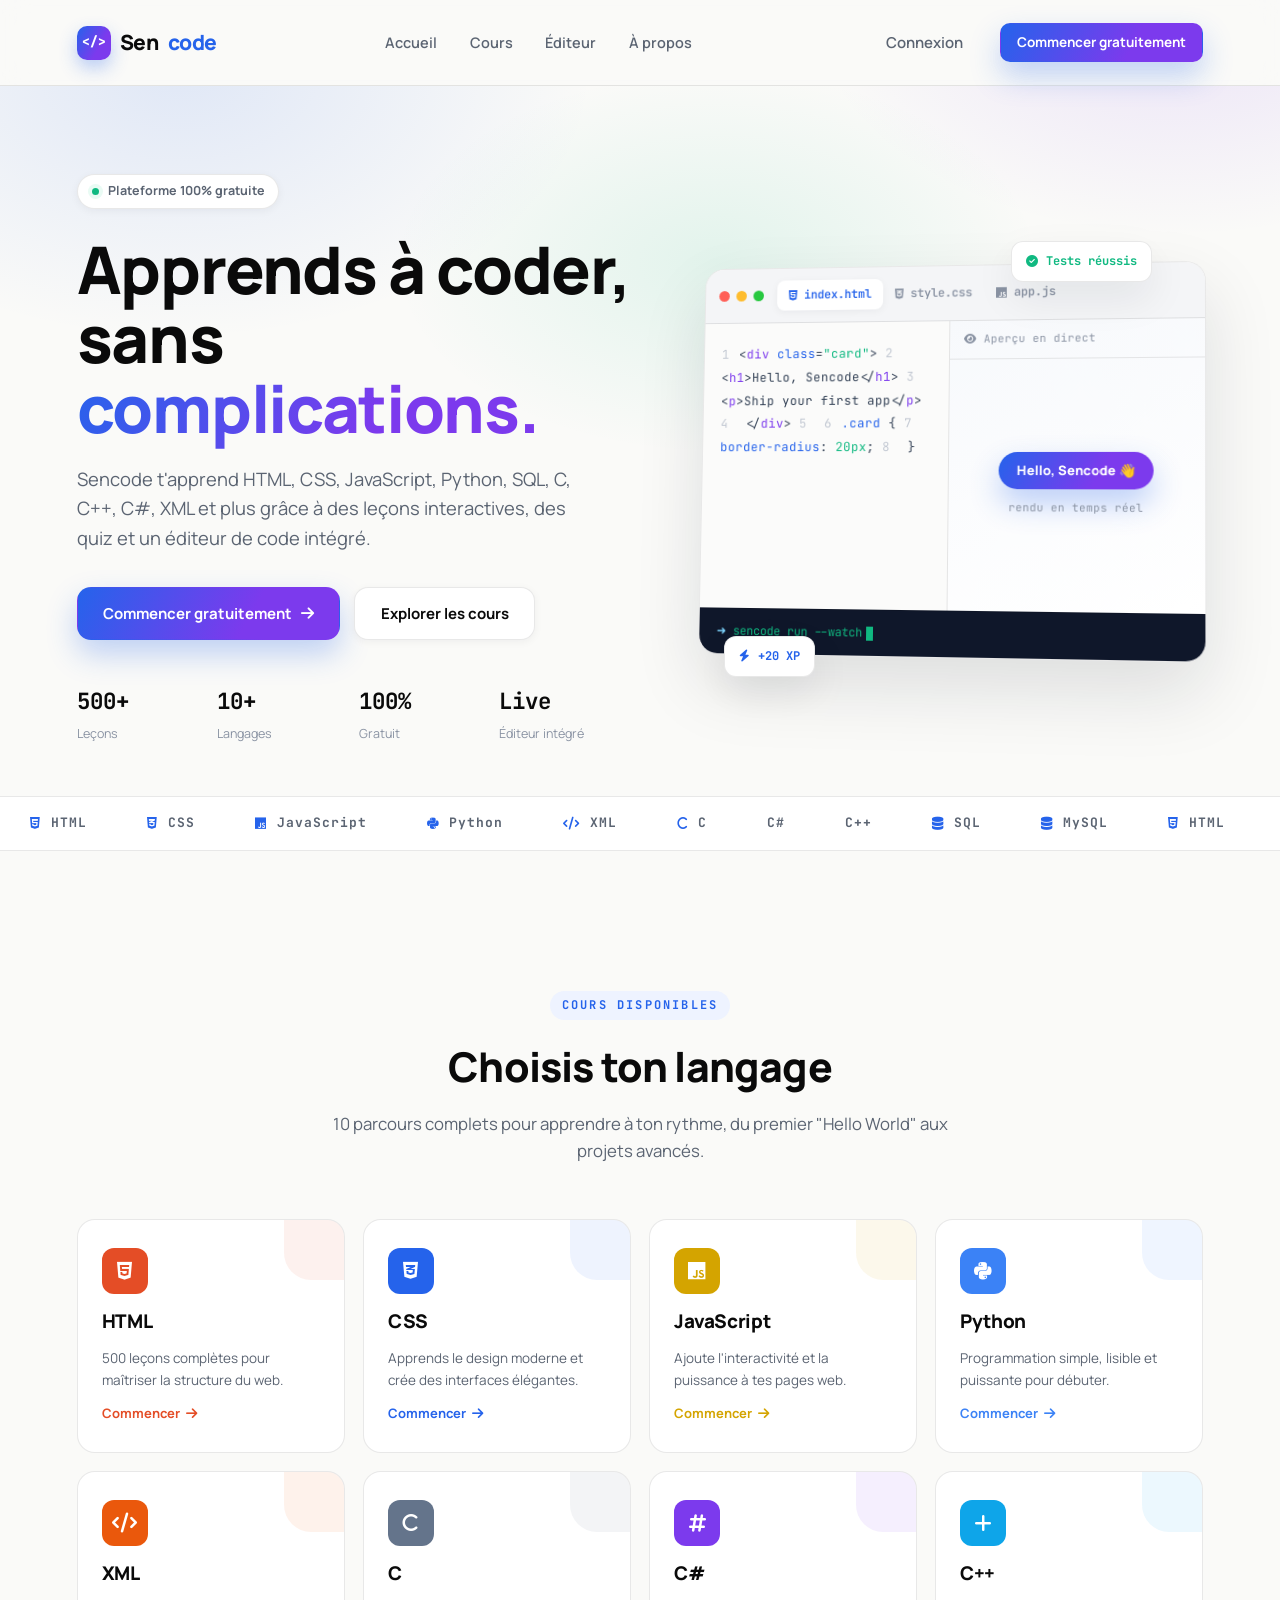
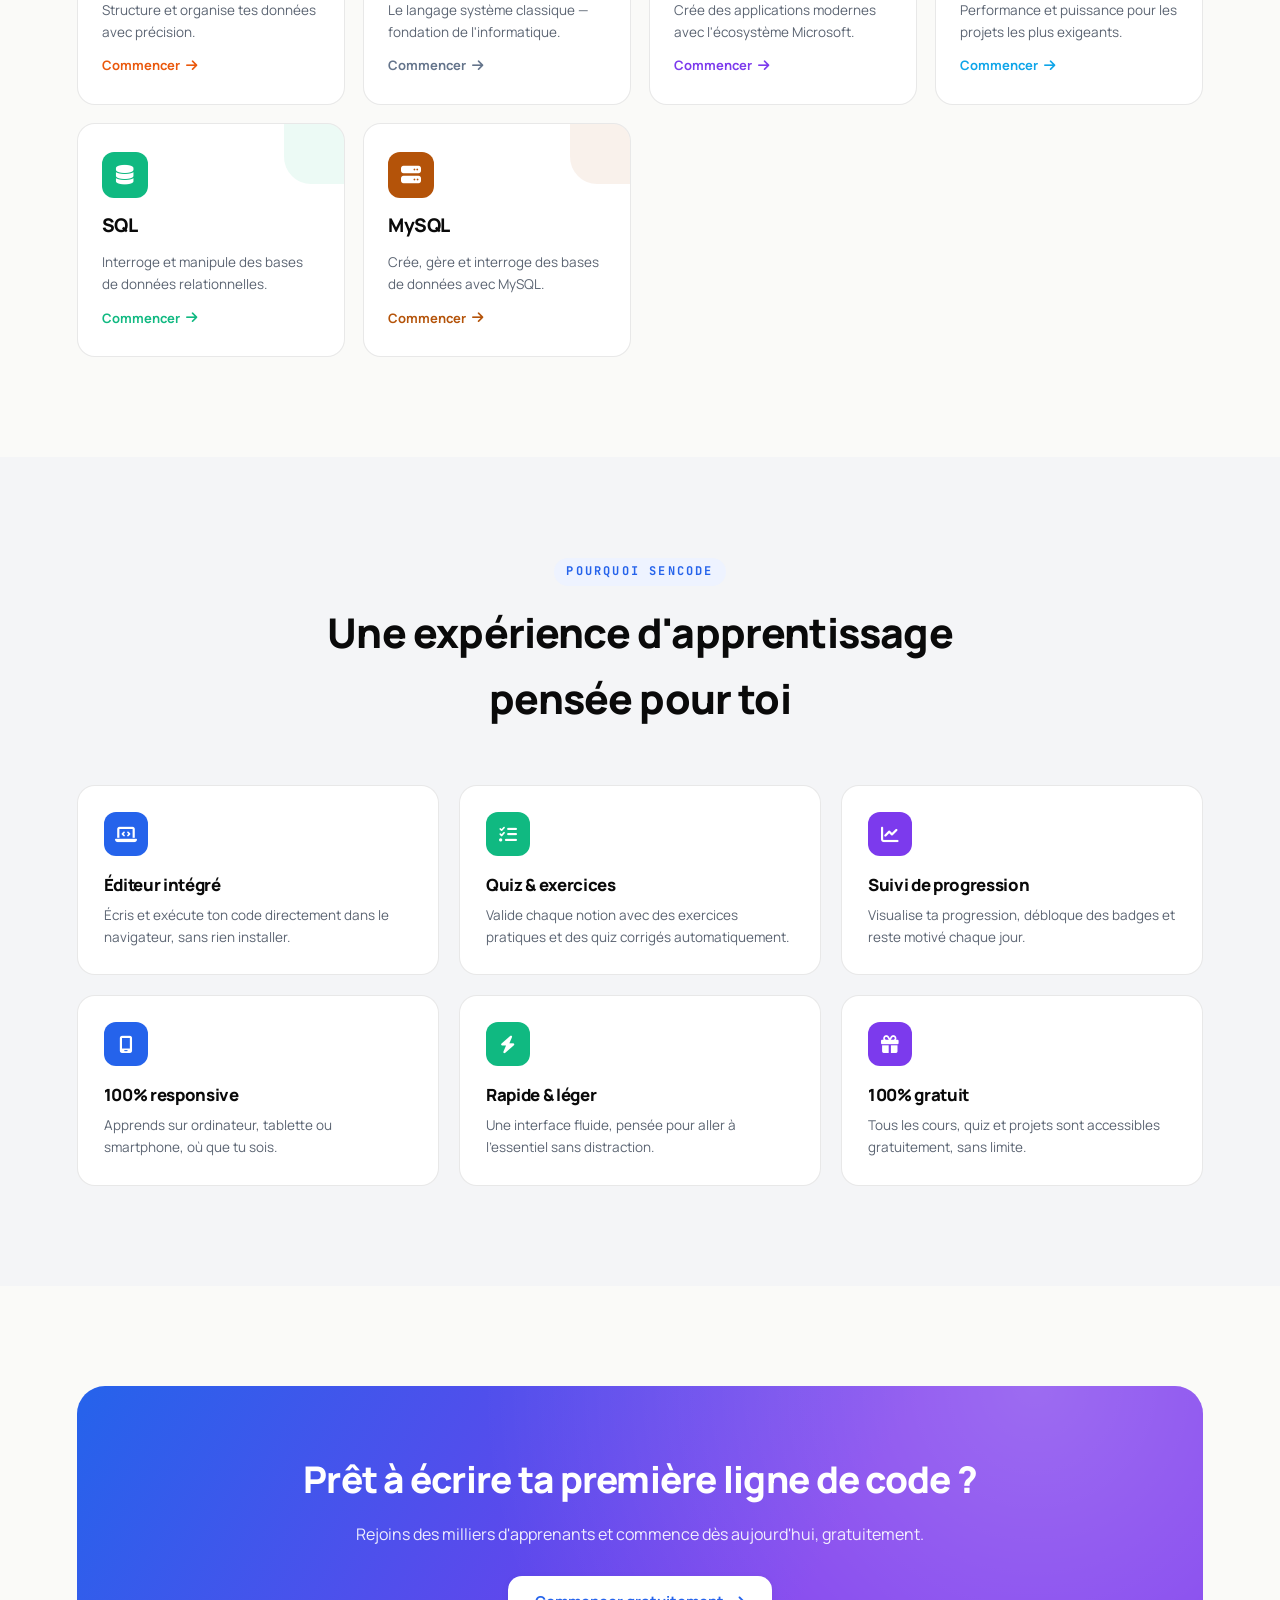
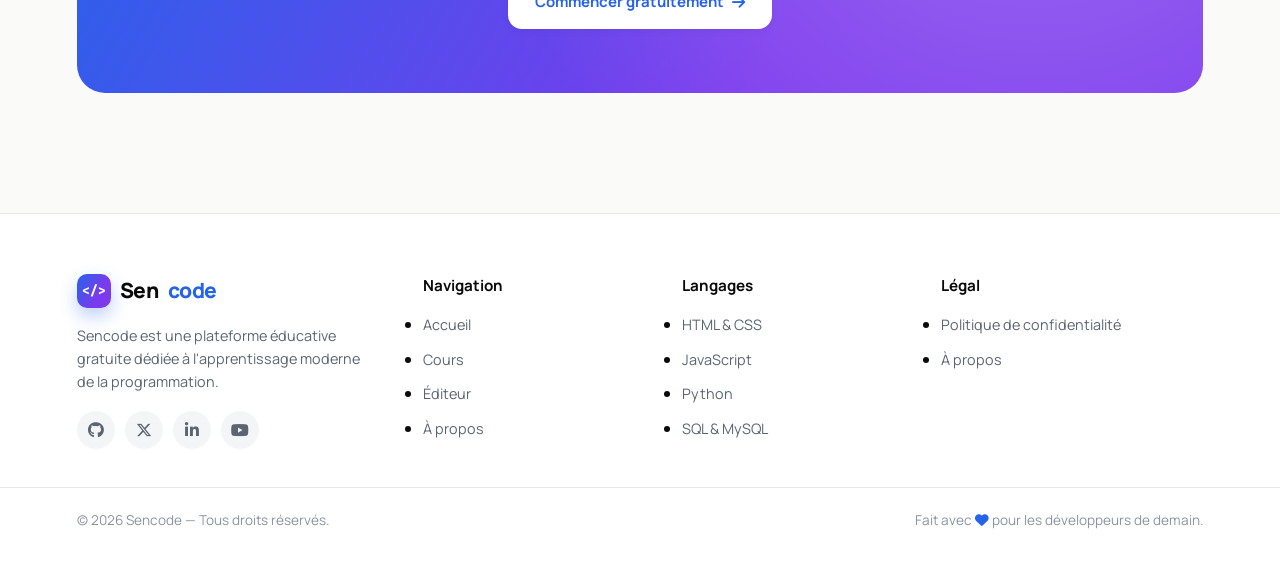
==== commit 76267078: "Update index.html" ====
--- a/index.html
+++ b/index.html
@@ -211,12 +211,12 @@
     <nav class="menu">
       <a href="#home">Accueil</a>
       <a href="#courses">Cours</a>
-      <a href="#editor">Éditeur</a>
+      <a href="#editor.html">Éditeur</a>
       <a href="#about">À propos</a>
     </nav>
     <div class="header__actions">
       <a href="#login" class="btn btn-ghost">Connexion</a>
-      <a href="#start" class="btn btn-primary btn-sm">Commencer gratuitement</a>
+      <a href="#editor.html" class="btn btn-primary btn-sm">Commencer gratuitement</a>
       <button class="burger" aria-label="Menu"><i class="fa-solid fa-bars"></i></button>
     </div>
   </div>
@@ -329,7 +329,7 @@
     <div class="cta-band reveal">
       <h2>Prêt à écrire ta première ligne de code ?</h2>
       <p>Rejoins des milliers d'apprenants et commence dès aujourd'hui, gratuitement.</p>
-      <a href="#start" class="btn btn-outline">Commencer gratuitement <i class="fa-solid fa-arrow-right"></i></a>
+      <a href="#editor.html" class="btn btn-outline">Commencer gratuitement <i class="fa-solid fa-arrow-right"></i></a>
     </div>
   </div>
 </section>
@@ -352,7 +352,7 @@
       <ul>
         <li><a href="#home">Accueil</a></li>
         <li><a href="#courses">Cours</a></li>
-        <li><a href="#editor">Éditeur</a></li>
+        <li><a href="#editor.html">Éditeur</a></li>
         <li><a href="#about">À propos</a></li>
       </ul>
     </div>
